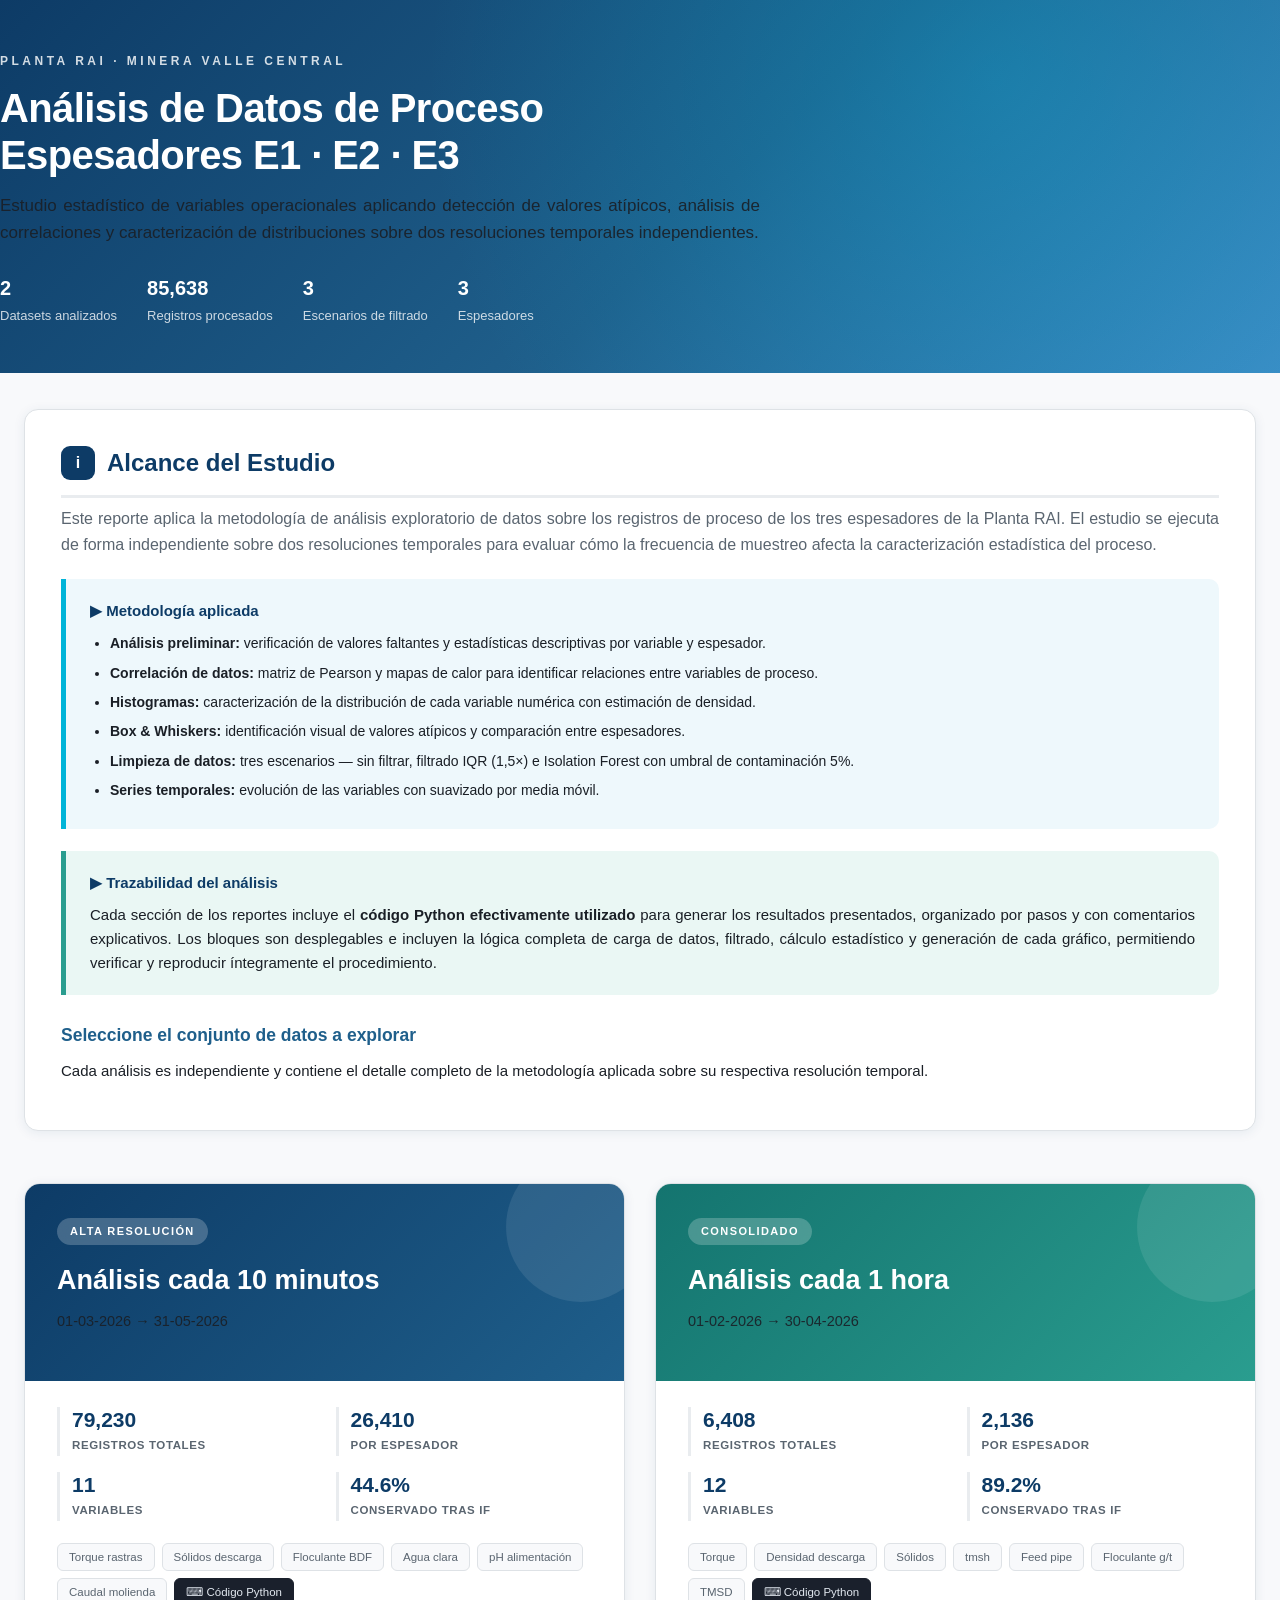
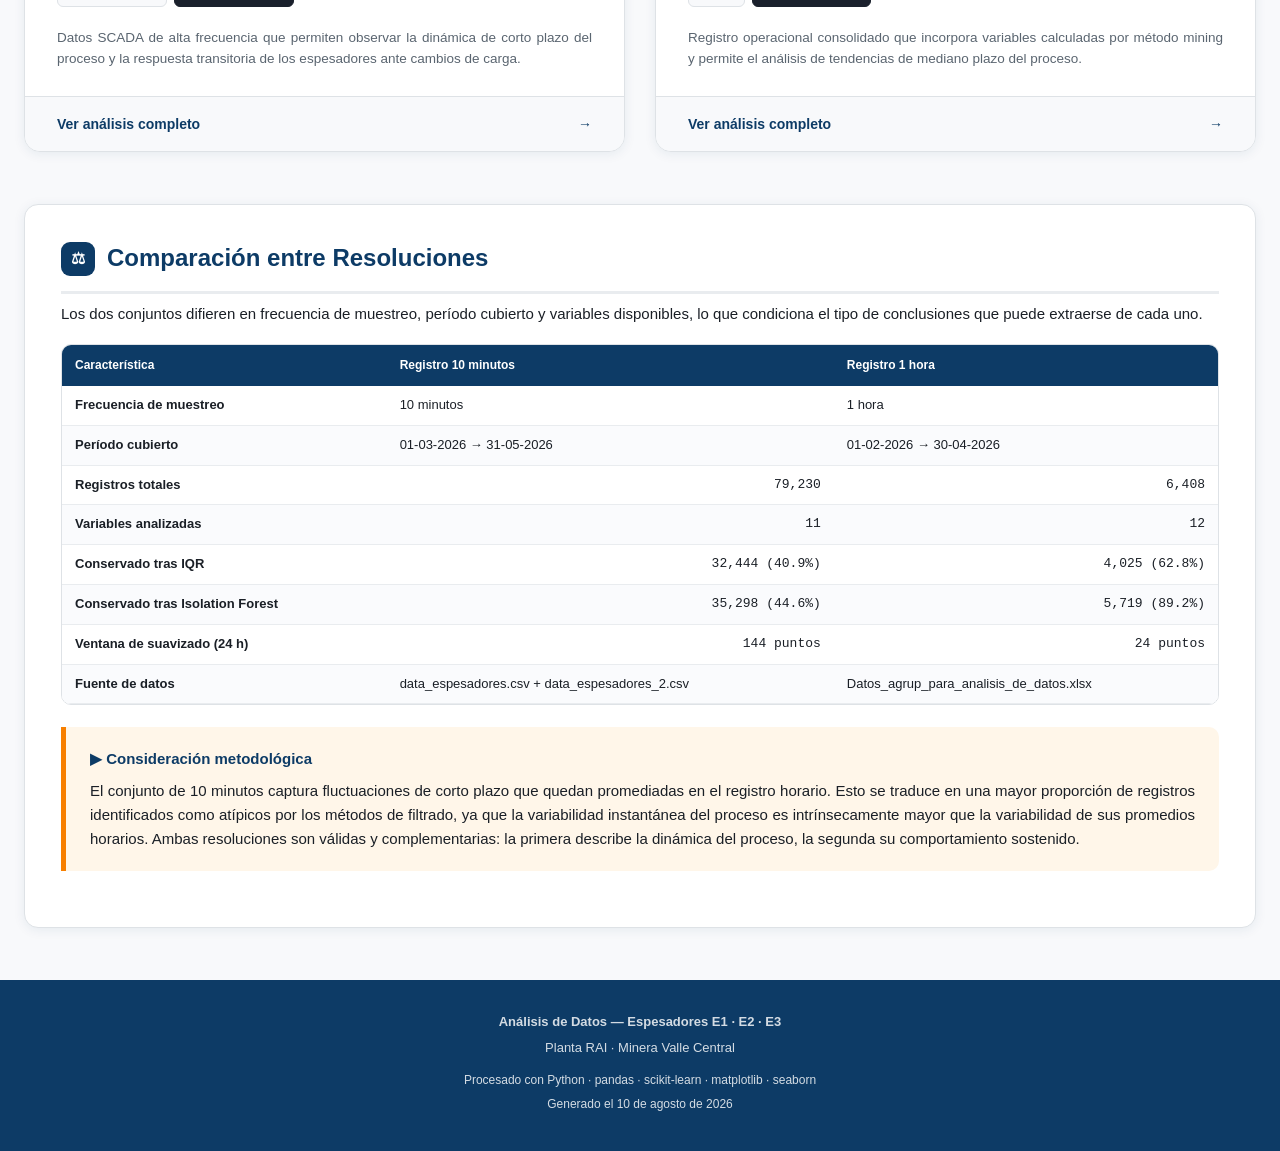
==== index.html @ 89585ab1 "Add files via upload" ====
<!DOCTYPE html>
<html lang="es"><head><meta charset="UTF-8">
<meta name="viewport" content="width=device-width,initial-scale=1">
<title>Análisis de Datos — Espesadores E1·E2·E3</title>
<style>

:root{
  --azul:#0d3b66; --azul2:#1f5f8b; --azul3:#3d8bc4;
  --cyan:#00b4d8; --verde:#2a9d8f; --naranja:#f77f00; --rojo:#d62828;
  --gris:#f8f9fb; --gris2:#e9ecef; --texto:#1a1f26; --texto2:#5a6570;
  --borde:#dee2e6; --sombra:0 2px 12px rgba(13,59,102,.08);
  --sombra-h:0 12px 32px rgba(13,59,102,.16);
}
*{margin:0;padding:0;box-sizing:border-box}
body{font-family:'Segoe UI',-apple-system,'Helvetica Neue',Arial,sans-serif;
  background:var(--gris);color:var(--texto);line-height:1.6;font-size:15px}
.wrap{max-width:1400px;margin:0 auto;padding:0 24px}

/* HEADER */
header{background:linear-gradient(135deg,var(--azul) 0%,var(--azul2) 55%,var(--azul3) 100%);
  color:#fff;padding:0;position:relative;overflow:hidden}
header::after{content:'';position:absolute;inset:0;
  background:radial-gradient(circle at 78% 22%,rgba(0,180,216,.28),transparent 55%)}
.hd{position:relative;z-index:2;padding:52px 0 46px}
.eyebrow{font-size:12px;letter-spacing:3.5px;text-transform:uppercase;
  opacity:.82;font-weight:600;margin-bottom:14px}
h1{font-size:40px;font-weight:700;letter-spacing:-.6px;margin-bottom:12px;line-height:1.18}
.sub{font-size:17px;opacity:.9;font-weight:300;max-width:760px}
.hmeta{display:flex;gap:30px;margin-top:26px;flex-wrap:wrap}
.hmeta div{font-size:13px}
.hmeta b{display:block;font-size:20px;font-weight:600;margin-bottom:2px}
.hmeta span{opacity:.78}

/* NAV */
nav{background:#fff;border-bottom:1px solid var(--borde);position:sticky;top:0;
  z-index:100;box-shadow:0 1px 6px rgba(0,0,0,.05)}
nav .wrap{display:flex;gap:4px;overflow-x:auto;align-items:center}
nav a{padding:15px 17px;text-decoration:none;color:var(--texto2);font-size:13.5px;
  font-weight:500;white-space:nowrap;border-bottom:3px solid transparent;
  transition:all .2s}
nav a:hover{color:var(--azul);background:var(--gris)}
nav a.act{color:var(--azul);border-bottom-color:var(--cyan);font-weight:600}
.back{margin-right:auto;display:flex;align-items:center;gap:7px;
  color:var(--azul)!important;font-weight:600!important}

/* PORTADA CARDS */
.cards{display:grid;grid-template-columns:repeat(auto-fit,minmax(400px,1fr));
  gap:30px;margin:52px 0}
.card{background:#fff;border-radius:16px;overflow:hidden;box-shadow:var(--sombra);
  transition:transform .3s cubic-bezier(.2,.8,.2,1),box-shadow .3s;
  text-decoration:none;color:inherit;display:flex;flex-direction:column;
  border:1px solid var(--borde)}
.card:hover{transform:translateY(-7px);box-shadow:var(--sombra-h)}
.card-top{padding:34px 32px;color:#fff;position:relative;overflow:hidden}
.c10 .card-top{background:linear-gradient(135deg,#0d3b66,#1f5f8b)}
.c1h .card-top{background:linear-gradient(135deg,#14746f,#2a9d8f)}
.card-top::after{content:'';position:absolute;right:-32px;top:-32px;
  width:150px;height:150px;border-radius:50%;background:rgba(255,255,255,.09)}
.badge{display:inline-block;background:rgba(255,255,255,.22);padding:5px 13px;
  border-radius:20px;font-size:11px;font-weight:700;letter-spacing:1.4px;
  text-transform:uppercase;margin-bottom:14px;backdrop-filter:blur(6px)}
.card h2{font-size:27px;font-weight:700;margin-bottom:8px;position:relative;z-index:2}
.card-top p{font-size:14.5px;opacity:.9;position:relative;z-index:2}
.card-body{padding:26px 32px;flex:1}
.kv{display:grid;grid-template-columns:1fr 1fr;gap:16px 22px;margin-bottom:22px}
.kv>div{border-left:3px solid var(--gris2);padding-left:12px}
.kv b{display:block;font-size:21px;font-weight:700;color:var(--azul);line-height:1.2}
.kv span{font-size:11.5px;color:var(--texto2);text-transform:uppercase;
  letter-spacing:.6px;font-weight:600}
.tags{display:flex;flex-wrap:wrap;gap:7px;margin-bottom:20px}
.tag{background:var(--gris);border:1px solid var(--borde);padding:4px 11px;
  border-radius:6px;font-size:11.5px;color:var(--texto2);font-weight:500}
.card-foot{padding:16px 32px;background:var(--gris);border-top:1px solid var(--borde);
  display:flex;justify-content:space-between;align-items:center;
  font-weight:600;color:var(--azul);font-size:14px}
.arrow{transition:transform .25s}
.card:hover .arrow{transform:translateX(6px)}

/* SECCIONES */
section{background:#fff;border-radius:14px;padding:34px 36px;margin-bottom:26px;
  box-shadow:var(--sombra);border:1px solid var(--borde)}
h2.sec{font-size:24px;font-weight:700;color:var(--azul);margin-bottom:8px;
  padding-bottom:13px;border-bottom:3px solid var(--gris2);
  display:flex;align-items:center;gap:12px}
.num{background:var(--azul);color:#fff;width:34px;height:34px;border-radius:9px;
  display:inline-flex;align-items:center;justify-content:center;font-size:16px;
  font-weight:700;flex-shrink:0}
h3{font-size:17.5px;font-weight:650;color:var(--azul2);margin:26px 0 10px}
h4{font-size:15px;font-weight:650;color:var(--texto);margin:18px 0 8px}
p{margin-bottom:13px;color:var(--texto);text-align:justify}
.lead{font-size:16px;color:var(--texto2);margin-bottom:22px}

/* TABLAS */
.tw{overflow-x:auto;margin:18px 0;border-radius:10px;border:1px solid var(--borde)}
table{width:100%;border-collapse:collapse;font-size:13px;background:#fff}
th{background:var(--azul);color:#fff;padding:11px 13px;text-align:left;
  font-weight:600;font-size:12px;white-space:nowrap;position:sticky;top:0}
td{padding:9px 13px;border-bottom:1px solid var(--gris2)}
tbody tr:nth-child(even){background:#fafbfd}
tbody tr:hover{background:#eef4fa}
td.num-c{text-align:right;font-variant-numeric:tabular-nums;font-family:'SF Mono',Consolas,monospace}
.e1{border-left:4px solid #2E86AB}.e2{border-left:4px solid #A23B72}
.e3{border-left:4px solid #3BB273}
.pos{color:#1b7a4d;font-weight:600}.neg{color:#c1121f;font-weight:600}

/* CAJAS */
.box{border-left:5px solid var(--cyan);background:#eef8fc;padding:20px 24px;
  border-radius:0 10px 10px 0;margin:22px 0}
.box.warn{border-color:var(--naranja);background:#fff6e9}
.box.ok{border-color:var(--verde);background:#eaf7f4}
.box h4{margin-top:0;color:var(--azul);display:flex;align-items:center;gap:8px}
.box ul{margin:9px 0 0 20px}.box li{margin-bottom:7px;font-size:14px}

/* FIGURAS */
figure{margin:26px 0;text-align:center}
figure img{max-width:100%;height:auto;border-radius:11px;
  box-shadow:0 3px 16px rgba(0,0,0,.09);border:1px solid var(--borde)}
figcaption{margin-top:12px;font-size:13px;color:var(--texto2);font-style:italic;
  max-width:920px;margin-left:auto;margin-right:auto;line-height:1.55}
figcaption b{font-style:normal;color:var(--azul);font-weight:650}

/* KPIs */
.kpis{display:grid;grid-template-columns:repeat(auto-fit,minmax(185px,1fr));
  gap:15px;margin:24px 0}
.kpi{background:linear-gradient(160deg,#fff,var(--gris));border:1px solid var(--borde);
  border-radius:11px;padding:19px;text-align:center;transition:transform .2s}
.kpi:hover{transform:translateY(-3px)}
.kpi b{display:block;font-size:28px;font-weight:700;color:var(--azul);line-height:1.15}
.kpi span{font-size:11.5px;color:var(--texto2);text-transform:uppercase;
  letter-spacing:.7px;font-weight:600;display:block;margin-top:5px}
.kpi small{display:block;font-size:11px;color:var(--texto2);margin-top:4px;opacity:.8}

/* TABS */
.tabs{display:flex;gap:6px;margin:22px 0 0;border-bottom:2px solid var(--gris2)}
.tab{padding:11px 21px;background:none;border:none;cursor:pointer;font-size:14px;
  font-weight:600;color:var(--texto2);border-bottom:3px solid transparent;
  transition:all .2s;font-family:inherit;margin-bottom:-2px}
.tab:hover{color:var(--azul);background:var(--gris)}
.tab.act{color:var(--azul);border-bottom-color:var(--cyan)}
.pane{display:none;padding-top:20px}.pane.act{display:block}

footer{background:var(--azul);color:#fff;padding:32px 0;margin-top:52px;
  text-align:center;font-size:13px}
footer p{color:#fff;opacity:.82;text-align:center;margin-bottom:5px}
@media print{nav{display:none}section{box-shadow:none;page-break-inside:avoid}}
@media(max-width:768px){h1{font-size:29px}.cards{grid-template-columns:1fr}
  section{padding:22px}.kv{grid-template-columns:1fr}}

</style></head><body>

<header><div class="wrap hd">
  <div class="eyebrow">Planta RAI · Minera Valle Central</div>
  <h1>Análisis de Datos de Proceso<br>Espesadores E1 · E2 · E3</h1>
  <p class="sub">Estudio estadístico de variables operacionales aplicando detección
  de valores atípicos, análisis de correlaciones y caracterización de distribuciones
  sobre dos resoluciones temporales independientes.</p>
  <div class="hmeta">
    <div><b>2</b><span>Datasets analizados</span></div>
    <div><b>85,638</b><span>Registros procesados</span></div>
    <div><b>3</b><span>Escenarios de filtrado</span></div>
    <div><b>3</b><span>Espesadores</span></div>
  </div>
</div></header>

<div class="wrap">
<section style="margin-top:36px">
  <h2 class="sec"><span class="num">i</span>Alcance del Estudio</h2>
  <p class="lead">Este reporte aplica la metodología de análisis exploratorio de datos
  sobre los registros de proceso de los tres espesadores de la Planta RAI. El estudio
  se ejecuta de forma independiente sobre dos resoluciones temporales para evaluar
  cómo la frecuencia de muestreo afecta la caracterización estadística del proceso.</p>

  <div class="box">
    <h4>▶ Metodología aplicada</h4>
    <ul>
      <li><b>Análisis preliminar:</b> verificación de valores faltantes y estadísticas descriptivas por variable y espesador.</li>
      <li><b>Correlación de datos:</b> matriz de Pearson y mapas de calor para identificar relaciones entre variables de proceso.</li>
      <li><b>Histogramas:</b> caracterización de la distribución de cada variable numérica con estimación de densidad.</li>
      <li><b>Box &amp; Whiskers:</b> identificación visual de valores atípicos y comparación entre espesadores.</li>
      <li><b>Limpieza de datos:</b> tres escenarios — sin filtrar, filtrado IQR (1,5×) e Isolation Forest con umbral de contaminación 5%.</li>
      <li><b>Series temporales:</b> evolución de las variables con suavizado por media móvil.</li>
    </ul>
  </div>

  <div class="box ok">
    <h4>▶ Trazabilidad del análisis</h4>
    <p style="margin:0">Cada sección de los reportes incluye el <b>código Python
    efectivamente utilizado</b> para generar los resultados presentados, organizado
    por pasos y con comentarios explicativos. Los bloques son desplegables e incluyen
    la lógica completa de carga de datos, filtrado, cálculo estadístico y generación
    de cada gráfico, permitiendo verificar y reproducir íntegramente el procedimiento.</p>
  </div>

  <h3>Seleccione el conjunto de datos a explorar</h3>
  <p>Cada análisis es independiente y contiene el detalle completo de la metodología
  aplicada sobre su respectiva resolución temporal.</p>
</section>

<div class="cards">
  <a href="analisis_10min.html" class="card c10">
    <div class="card-top">
      <span class="badge">Alta resolución</span>
      <h2>Análisis cada 10 minutos</h2>
      <p>01-03-2026 → 31-05-2026</p>
    </div>
    <div class="card-body">
      <div class="kv">
        <div><b>79,230</b><span>Registros totales</span></div>
        <div><b>26,410</b><span>Por espesador</span></div>
        <div><b>11</b><span>Variables</span></div>
        <div><b>44.6%</b><span>Conservado tras IF</span></div>
      </div>
      <div class="tags">
        <span class="tag">Torque rastras</span><span class="tag">Sólidos descarga</span>
        <span class="tag">Floculante BDF</span><span class="tag">Agua clara</span>
        <span class="tag">pH alimentación</span><span class="tag">Caudal molienda</span><span class="tag" style="background:#1a202c;color:#e2e8f0;border-color:#1a202c">⌨ Código Python</span>
      </div>
      <p style="font-size:13.5px;color:var(--texto2);margin:0">
      Datos SCADA de alta frecuencia que permiten observar la dinámica de corto plazo
      del proceso y la respuesta transitoria de los espesadores ante cambios de carga.</p>
    </div>
    <div class="card-foot"><span>Ver análisis completo</span><span class="arrow">→</span></div>
  </a>

  <a href="analisis_1hora.html" class="card c1h">
    <div class="card-top">
      <span class="badge">Consolidado</span>
      <h2>Análisis cada 1 hora</h2>
      <p>01-02-2026 → 30-04-2026</p>
    </div>
    <div class="card-body">
      <div class="kv">
        <div><b>6,408</b><span>Registros totales</span></div>
        <div><b>2,136</b><span>Por espesador</span></div>
        <div><b>12</b><span>Variables</span></div>
        <div><b>89.2%</b><span>Conservado tras IF</span></div>
      </div>
      <div class="tags">
        <span class="tag">Torque</span><span class="tag">Densidad descarga</span>
        <span class="tag">Sólidos</span><span class="tag">tmsh</span>
        <span class="tag">Feed pipe</span><span class="tag">Floculante g/t</span>
        <span class="tag">TMSD</span><span class="tag" style="background:#1a202c;color:#e2e8f0;border-color:#1a202c">⌨ Código Python</span>
      </div>
      <p style="font-size:13.5px;color:var(--texto2);margin:0">
      Registro operacional consolidado que incorpora variables calculadas por método
      mining y permite el análisis de tendencias de mediano plazo del proceso.</p>
    </div>
    <div class="card-foot"><span>Ver análisis completo</span><span class="arrow">→</span></div>
  </a>
</div>

<section>
  <h2 class="sec"><span class="num">⚖</span>Comparación entre Resoluciones</h2>
  <p>Los dos conjuntos difieren en frecuencia de muestreo, período cubierto y variables
  disponibles, lo que condiciona el tipo de conclusiones que puede extraerse de cada uno.</p>
  <div class="tw"><table>
    <thead><tr><th>Característica</th><th>Registro 10 minutos</th><th>Registro 1 hora</th></tr></thead>
    <tbody>
      <tr><td><b>Frecuencia de muestreo</b></td><td>10 minutos</td><td>1 hora</td></tr>
      <tr><td><b>Período cubierto</b></td><td>01-03-2026 → 31-05-2026</td><td>01-02-2026 → 30-04-2026</td></tr>
      <tr><td><b>Registros totales</b></td><td class="num-c">79,230</td><td class="num-c">6,408</td></tr>
      <tr><td><b>Variables analizadas</b></td><td class="num-c">11</td><td class="num-c">12</td></tr>
      <tr><td><b>Conservado tras IQR</b></td><td class="num-c">32,444 (40.9%)</td><td class="num-c">4,025 (62.8%)</td></tr>
      <tr><td><b>Conservado tras Isolation Forest</b></td><td class="num-c">35,298 (44.6%)</td><td class="num-c">5,719 (89.2%)</td></tr>
      <tr><td><b>Ventana de suavizado (24 h)</b></td><td class="num-c">144 puntos</td><td class="num-c">24 puntos</td></tr>
      <tr><td><b>Fuente de datos</b></td><td>data_espesadores.csv + data_espesadores_2.csv</td><td>Datos_agrup_para_analisis_de_datos.xlsx</td></tr>
    </tbody></table></div>

  <div class="box warn">
    <h4>▶ Consideración metodológica</h4>
    <p style="margin:0">El conjunto de 10 minutos captura fluctuaciones de corto plazo
    que quedan promediadas en el registro horario. Esto se traduce en una mayor proporción
    de registros identificados como atípicos por los métodos de filtrado, ya que la
    variabilidad instantánea del proceso es intrínsecamente mayor que la variabilidad
    de sus promedios horarios. Ambas resoluciones son válidas y complementarias:
    la primera describe la dinámica del proceso, la segunda su comportamiento sostenido.</p>
  </div>
</section>
</div>

<footer><div class="wrap">
  <p><b>Análisis de Datos — Espesadores E1 · E2 · E3</b></p>
  <p>Planta RAI · Minera Valle Central</p>
  <p style="margin-top:12px;font-size:12px">Procesado con Python · pandas · scikit-learn · matplotlib · seaborn</p>
  <p style="font-size:12px">Generado el 10 de agosto de 2026</p>
</div></footer>
</body></html>
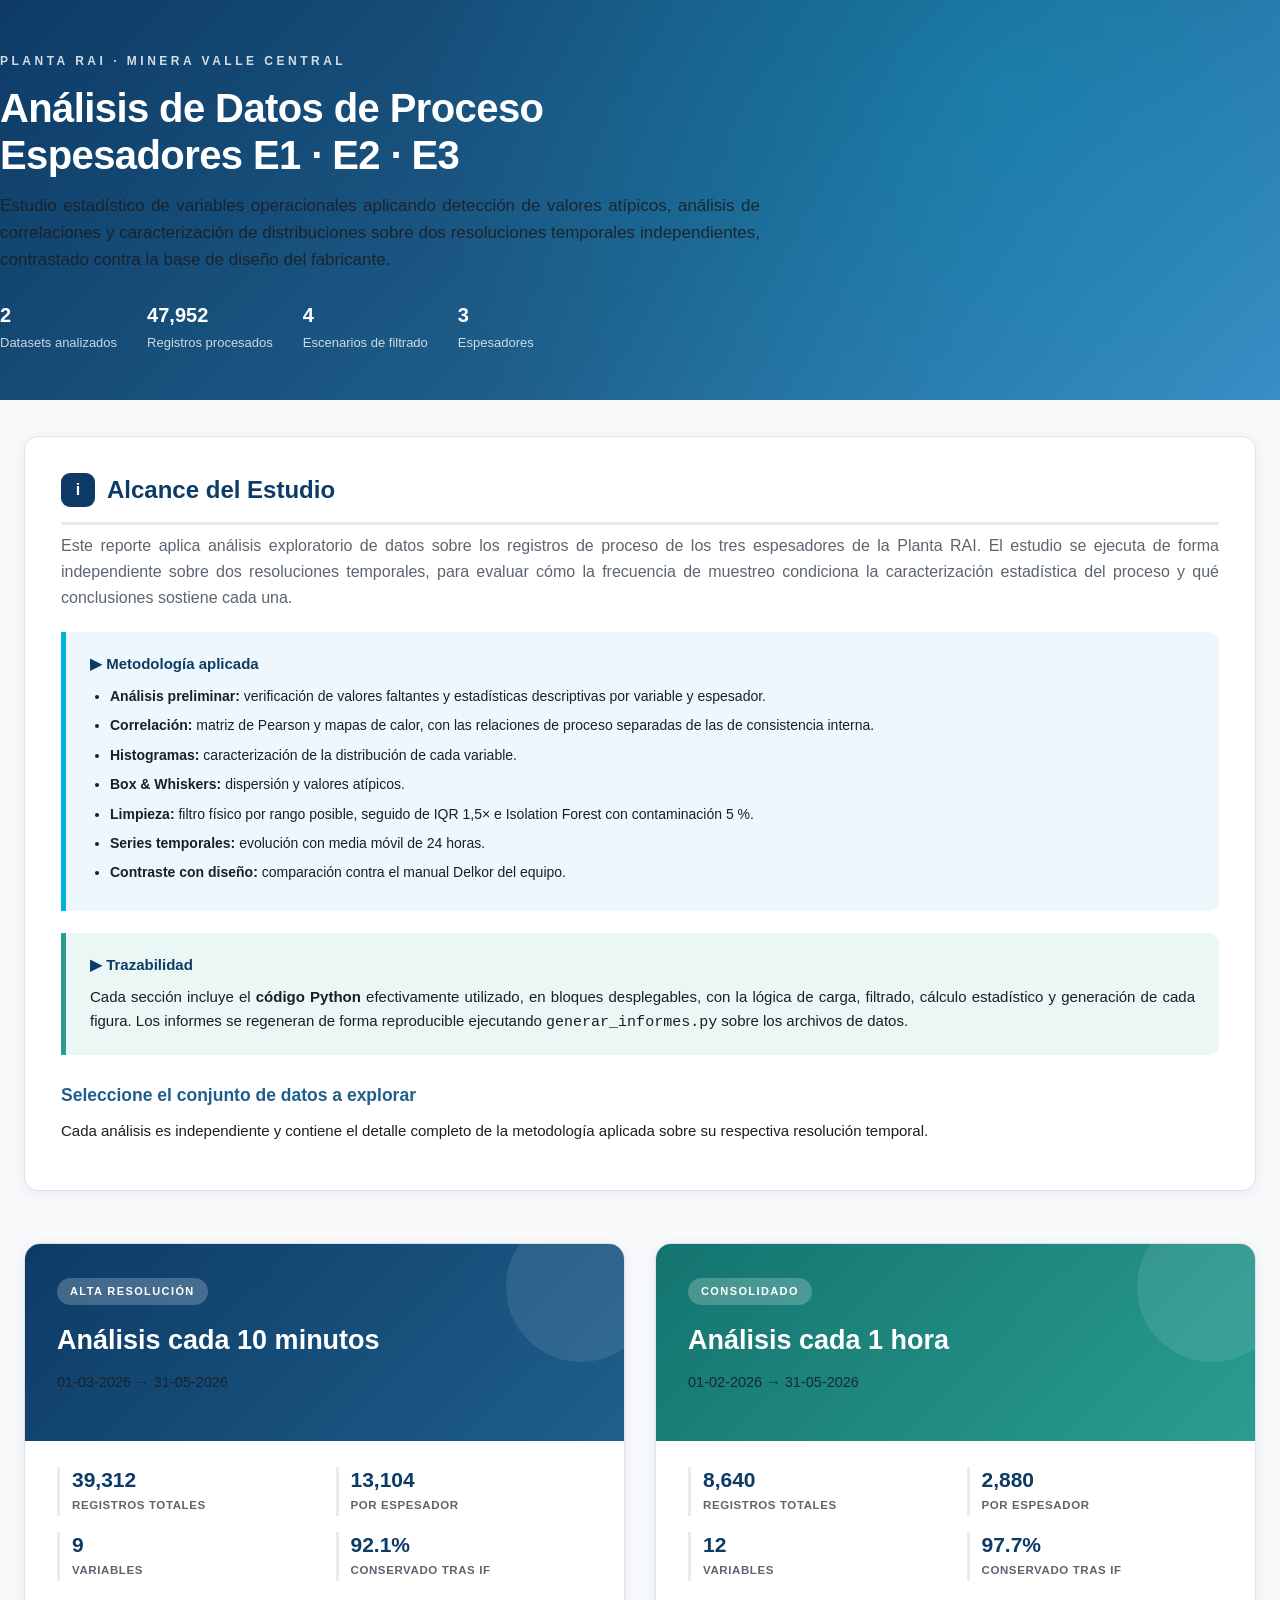
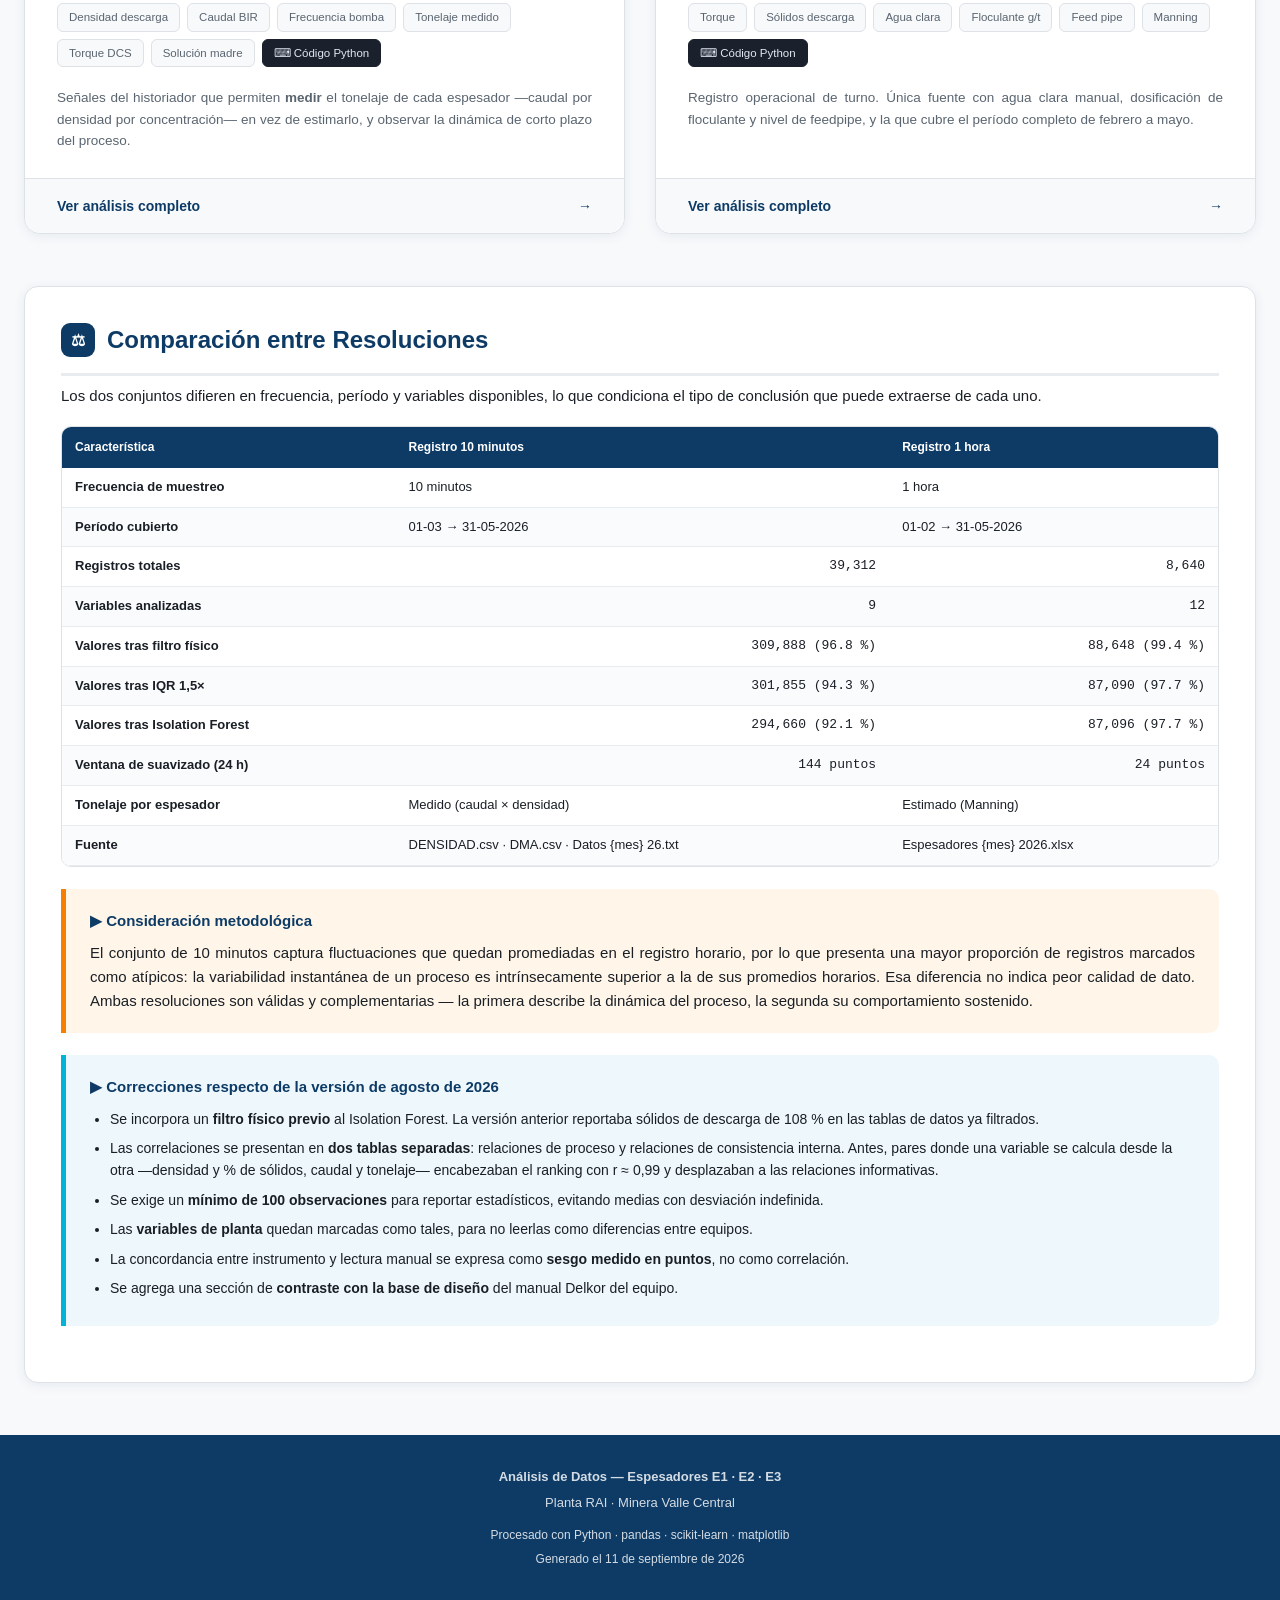
==== commit f693654d: "Add files via upload" ====
--- a/index.html
+++ b/index.html
@@ -1,287 +1,301 @@
-<!DOCTYPE html>
-<html lang="es"><head><meta charset="UTF-8">
-<meta name="viewport" content="width=device-width,initial-scale=1">
-<title>Análisis de Datos — Espesadores E1·E2·E3</title>
-<style>
-
-:root{
-  --azul:#0d3b66; --azul2:#1f5f8b; --azul3:#3d8bc4;
-  --cyan:#00b4d8; --verde:#2a9d8f; --naranja:#f77f00; --rojo:#d62828;
-  --gris:#f8f9fb; --gris2:#e9ecef; --texto:#1a1f26; --texto2:#5a6570;
-  --borde:#dee2e6; --sombra:0 2px 12px rgba(13,59,102,.08);
-  --sombra-h:0 12px 32px rgba(13,59,102,.16);
-}
-*{margin:0;padding:0;box-sizing:border-box}
-body{font-family:'Segoe UI',-apple-system,'Helvetica Neue',Arial,sans-serif;
-  background:var(--gris);color:var(--texto);line-height:1.6;font-size:15px}
-.wrap{max-width:1400px;margin:0 auto;padding:0 24px}
-
-/* HEADER */
-header{background:linear-gradient(135deg,var(--azul) 0%,var(--azul2) 55%,var(--azul3) 100%);
-  color:#fff;padding:0;position:relative;overflow:hidden}
-header::after{content:'';position:absolute;inset:0;
-  background:radial-gradient(circle at 78% 22%,rgba(0,180,216,.28),transparent 55%)}
-.hd{position:relative;z-index:2;padding:52px 0 46px}
-.eyebrow{font-size:12px;letter-spacing:3.5px;text-transform:uppercase;
-  opacity:.82;font-weight:600;margin-bottom:14px}
-h1{font-size:40px;font-weight:700;letter-spacing:-.6px;margin-bottom:12px;line-height:1.18}
-.sub{font-size:17px;opacity:.9;font-weight:300;max-width:760px}
-.hmeta{display:flex;gap:30px;margin-top:26px;flex-wrap:wrap}
-.hmeta div{font-size:13px}
-.hmeta b{display:block;font-size:20px;font-weight:600;margin-bottom:2px}
-.hmeta span{opacity:.78}
-
-/* NAV */
-nav{background:#fff;border-bottom:1px solid var(--borde);position:sticky;top:0;
-  z-index:100;box-shadow:0 1px 6px rgba(0,0,0,.05)}
-nav .wrap{display:flex;gap:4px;overflow-x:auto;align-items:center}
-nav a{padding:15px 17px;text-decoration:none;color:var(--texto2);font-size:13.5px;
-  font-weight:500;white-space:nowrap;border-bottom:3px solid transparent;
-  transition:all .2s}
-nav a:hover{color:var(--azul);background:var(--gris)}
-nav a.act{color:var(--azul);border-bottom-color:var(--cyan);font-weight:600}
-.back{margin-right:auto;display:flex;align-items:center;gap:7px;
-  color:var(--azul)!important;font-weight:600!important}
-
-/* PORTADA CARDS */
-.cards{display:grid;grid-template-columns:repeat(auto-fit,minmax(400px,1fr));
-  gap:30px;margin:52px 0}
-.card{background:#fff;border-radius:16px;overflow:hidden;box-shadow:var(--sombra);
-  transition:transform .3s cubic-bezier(.2,.8,.2,1),box-shadow .3s;
-  text-decoration:none;color:inherit;display:flex;flex-direction:column;
-  border:1px solid var(--borde)}
-.card:hover{transform:translateY(-7px);box-shadow:var(--sombra-h)}
-.card-top{padding:34px 32px;color:#fff;position:relative;overflow:hidden}
-.c10 .card-top{background:linear-gradient(135deg,#0d3b66,#1f5f8b)}
-.c1h .card-top{background:linear-gradient(135deg,#14746f,#2a9d8f)}
-.card-top::after{content:'';position:absolute;right:-32px;top:-32px;
-  width:150px;height:150px;border-radius:50%;background:rgba(255,255,255,.09)}
-.badge{display:inline-block;background:rgba(255,255,255,.22);padding:5px 13px;
-  border-radius:20px;font-size:11px;font-weight:700;letter-spacing:1.4px;
-  text-transform:uppercase;margin-bottom:14px;backdrop-filter:blur(6px)}
-.card h2{font-size:27px;font-weight:700;margin-bottom:8px;position:relative;z-index:2}
-.card-top p{font-size:14.5px;opacity:.9;position:relative;z-index:2}
-.card-body{padding:26px 32px;flex:1}
-.kv{display:grid;grid-template-columns:1fr 1fr;gap:16px 22px;margin-bottom:22px}
-.kv>div{border-left:3px solid var(--gris2);padding-left:12px}
-.kv b{display:block;font-size:21px;font-weight:700;color:var(--azul);line-height:1.2}
-.kv span{font-size:11.5px;color:var(--texto2);text-transform:uppercase;
-  letter-spacing:.6px;font-weight:600}
-.tags{display:flex;flex-wrap:wrap;gap:7px;margin-bottom:20px}
-.tag{background:var(--gris);border:1px solid var(--borde);padding:4px 11px;
-  border-radius:6px;font-size:11.5px;color:var(--texto2);font-weight:500}
-.card-foot{padding:16px 32px;background:var(--gris);border-top:1px solid var(--borde);
-  display:flex;justify-content:space-between;align-items:center;
-  font-weight:600;color:var(--azul);font-size:14px}
-.arrow{transition:transform .25s}
-.card:hover .arrow{transform:translateX(6px)}
-
-/* SECCIONES */
-section{background:#fff;border-radius:14px;padding:34px 36px;margin-bottom:26px;
-  box-shadow:var(--sombra);border:1px solid var(--borde)}
-h2.sec{font-size:24px;font-weight:700;color:var(--azul);margin-bottom:8px;
-  padding-bottom:13px;border-bottom:3px solid var(--gris2);
-  display:flex;align-items:center;gap:12px}
-.num{background:var(--azul);color:#fff;width:34px;height:34px;border-radius:9px;
-  display:inline-flex;align-items:center;justify-content:center;font-size:16px;
-  font-weight:700;flex-shrink:0}
-h3{font-size:17.5px;font-weight:650;color:var(--azul2);margin:26px 0 10px}
-h4{font-size:15px;font-weight:650;color:var(--texto);margin:18px 0 8px}
-p{margin-bottom:13px;color:var(--texto);text-align:justify}
-.lead{font-size:16px;color:var(--texto2);margin-bottom:22px}
-
-/* TABLAS */
-.tw{overflow-x:auto;margin:18px 0;border-radius:10px;border:1px solid var(--borde)}
-table{width:100%;border-collapse:collapse;font-size:13px;background:#fff}
-th{background:var(--azul);color:#fff;padding:11px 13px;text-align:left;
-  font-weight:600;font-size:12px;white-space:nowrap;position:sticky;top:0}
-td{padding:9px 13px;border-bottom:1px solid var(--gris2)}
-tbody tr:nth-child(even){background:#fafbfd}
-tbody tr:hover{background:#eef4fa}
-td.num-c{text-align:right;font-variant-numeric:tabular-nums;font-family:'SF Mono',Consolas,monospace}
-.e1{border-left:4px solid #2E86AB}.e2{border-left:4px solid #A23B72}
-.e3{border-left:4px solid #3BB273}
-.pos{color:#1b7a4d;font-weight:600}.neg{color:#c1121f;font-weight:600}
-
-/* CAJAS */
-.box{border-left:5px solid var(--cyan);background:#eef8fc;padding:20px 24px;
-  border-radius:0 10px 10px 0;margin:22px 0}
-.box.warn{border-color:var(--naranja);background:#fff6e9}
-.box.ok{border-color:var(--verde);background:#eaf7f4}
-.box h4{margin-top:0;color:var(--azul);display:flex;align-items:center;gap:8px}
-.box ul{margin:9px 0 0 20px}.box li{margin-bottom:7px;font-size:14px}
-
-/* FIGURAS */
-figure{margin:26px 0;text-align:center}
-figure img{max-width:100%;height:auto;border-radius:11px;
-  box-shadow:0 3px 16px rgba(0,0,0,.09);border:1px solid var(--borde)}
-figcaption{margin-top:12px;font-size:13px;color:var(--texto2);font-style:italic;
-  max-width:920px;margin-left:auto;margin-right:auto;line-height:1.55}
-figcaption b{font-style:normal;color:var(--azul);font-weight:650}
-
-/* KPIs */
-.kpis{display:grid;grid-template-columns:repeat(auto-fit,minmax(185px,1fr));
-  gap:15px;margin:24px 0}
-.kpi{background:linear-gradient(160deg,#fff,var(--gris));border:1px solid var(--borde);
-  border-radius:11px;padding:19px;text-align:center;transition:transform .2s}
-.kpi:hover{transform:translateY(-3px)}
-.kpi b{display:block;font-size:28px;font-weight:700;color:var(--azul);line-height:1.15}
-.kpi span{font-size:11.5px;color:var(--texto2);text-transform:uppercase;
-  letter-spacing:.7px;font-weight:600;display:block;margin-top:5px}
-.kpi small{display:block;font-size:11px;color:var(--texto2);margin-top:4px;opacity:.8}
-
-/* TABS */
-.tabs{display:flex;gap:6px;margin:22px 0 0;border-bottom:2px solid var(--gris2)}
-.tab{padding:11px 21px;background:none;border:none;cursor:pointer;font-size:14px;
-  font-weight:600;color:var(--texto2);border-bottom:3px solid transparent;
-  transition:all .2s;font-family:inherit;margin-bottom:-2px}
-.tab:hover{color:var(--azul);background:var(--gris)}
-.tab.act{color:var(--azul);border-bottom-color:var(--cyan)}
-.pane{display:none;padding-top:20px}.pane.act{display:block}
-
-footer{background:var(--azul);color:#fff;padding:32px 0;margin-top:52px;
-  text-align:center;font-size:13px}
-footer p{color:#fff;opacity:.82;text-align:center;margin-bottom:5px}
-@media print{nav{display:none}section{box-shadow:none;page-break-inside:avoid}}
-@media(max-width:768px){h1{font-size:29px}.cards{grid-template-columns:1fr}
-  section{padding:22px}.kv{grid-template-columns:1fr}}
-
-</style></head><body>
-
-<header><div class="wrap hd">
-  <div class="eyebrow">Planta RAI · Minera Valle Central</div>
-  <h1>Análisis de Datos de Proceso<br>Espesadores E1 · E2 · E3</h1>
-  <p class="sub">Estudio estadístico de variables operacionales aplicando detección
-  de valores atípicos, análisis de correlaciones y caracterización de distribuciones
-  sobre dos resoluciones temporales independientes.</p>
-  <div class="hmeta">
-    <div><b>2</b><span>Datasets analizados</span></div>
-    <div><b>85,638</b><span>Registros procesados</span></div>
-    <div><b>3</b><span>Escenarios de filtrado</span></div>
-    <div><b>3</b><span>Espesadores</span></div>
-  </div>
-</div></header>
-
-<div class="wrap">
-<section style="margin-top:36px">
-  <h2 class="sec"><span class="num">i</span>Alcance del Estudio</h2>
-  <p class="lead">Este reporte aplica la metodología de análisis exploratorio de datos
-  sobre los registros de proceso de los tres espesadores de la Planta RAI. El estudio
-  se ejecuta de forma independiente sobre dos resoluciones temporales para evaluar
-  cómo la frecuencia de muestreo afecta la caracterización estadística del proceso.</p>
-
-  <div class="box">
-    <h4>▶ Metodología aplicada</h4>
-    <ul>
-      <li><b>Análisis preliminar:</b> verificación de valores faltantes y estadísticas descriptivas por variable y espesador.</li>
-      <li><b>Correlación de datos:</b> matriz de Pearson y mapas de calor para identificar relaciones entre variables de proceso.</li>
-      <li><b>Histogramas:</b> caracterización de la distribución de cada variable numérica con estimación de densidad.</li>
-      <li><b>Box &amp; Whiskers:</b> identificación visual de valores atípicos y comparación entre espesadores.</li>
-      <li><b>Limpieza de datos:</b> tres escenarios — sin filtrar, filtrado IQR (1,5×) e Isolation Forest con umbral de contaminación 5%.</li>
-      <li><b>Series temporales:</b> evolución de las variables con suavizado por media móvil.</li>
-    </ul>
-  </div>
-
-  <div class="box ok">
-    <h4>▶ Trazabilidad del análisis</h4>
-    <p style="margin:0">Cada sección de los reportes incluye el <b>código Python
-    efectivamente utilizado</b> para generar los resultados presentados, organizado
-    por pasos y con comentarios explicativos. Los bloques son desplegables e incluyen
-    la lógica completa de carga de datos, filtrado, cálculo estadístico y generación
-    de cada gráfico, permitiendo verificar y reproducir íntegramente el procedimiento.</p>
-  </div>
-
-  <h3>Seleccione el conjunto de datos a explorar</h3>
-  <p>Cada análisis es independiente y contiene el detalle completo de la metodología
-  aplicada sobre su respectiva resolución temporal.</p>
-</section>
-
-<div class="cards">
-  <a href="analisis_10min.html" class="card c10">
-    <div class="card-top">
-      <span class="badge">Alta resolución</span>
-      <h2>Análisis cada 10 minutos</h2>
-      <p>01-03-2026 → 31-05-2026</p>
-    </div>
-    <div class="card-body">
-      <div class="kv">
-        <div><b>79,230</b><span>Registros totales</span></div>
-        <div><b>26,410</b><span>Por espesador</span></div>
-        <div><b>11</b><span>Variables</span></div>
-        <div><b>44.6%</b><span>Conservado tras IF</span></div>
-      </div>
-      <div class="tags">
-        <span class="tag">Torque rastras</span><span class="tag">Sólidos descarga</span>
-        <span class="tag">Floculante BDF</span><span class="tag">Agua clara</span>
-        <span class="tag">pH alimentación</span><span class="tag">Caudal molienda</span><span class="tag" style="background:#1a202c;color:#e2e8f0;border-color:#1a202c">⌨ Código Python</span>
-      </div>
-      <p style="font-size:13.5px;color:var(--texto2);margin:0">
-      Datos SCADA de alta frecuencia que permiten observar la dinámica de corto plazo
-      del proceso y la respuesta transitoria de los espesadores ante cambios de carga.</p>
-    </div>
-    <div class="card-foot"><span>Ver análisis completo</span><span class="arrow">→</span></div>
-  </a>
-
-  <a href="analisis_1hora.html" class="card c1h">
-    <div class="card-top">
-      <span class="badge">Consolidado</span>
-      <h2>Análisis cada 1 hora</h2>
-      <p>01-02-2026 → 30-04-2026</p>
-    </div>
-    <div class="card-body">
-      <div class="kv">
-        <div><b>6,408</b><span>Registros totales</span></div>
-        <div><b>2,136</b><span>Por espesador</span></div>
-        <div><b>12</b><span>Variables</span></div>
-        <div><b>89.2%</b><span>Conservado tras IF</span></div>
-      </div>
-      <div class="tags">
-        <span class="tag">Torque</span><span class="tag">Densidad descarga</span>
-        <span class="tag">Sólidos</span><span class="tag">tmsh</span>
-        <span class="tag">Feed pipe</span><span class="tag">Floculante g/t</span>
-        <span class="tag">TMSD</span><span class="tag" style="background:#1a202c;color:#e2e8f0;border-color:#1a202c">⌨ Código Python</span>
-      </div>
-      <p style="font-size:13.5px;color:var(--texto2);margin:0">
-      Registro operacional consolidado que incorpora variables calculadas por método
-      mining y permite el análisis de tendencias de mediano plazo del proceso.</p>
-    </div>
-    <div class="card-foot"><span>Ver análisis completo</span><span class="arrow">→</span></div>
-  </a>
-</div>
-
-<section>
-  <h2 class="sec"><span class="num">⚖</span>Comparación entre Resoluciones</h2>
-  <p>Los dos conjuntos difieren en frecuencia de muestreo, período cubierto y variables
-  disponibles, lo que condiciona el tipo de conclusiones que puede extraerse de cada uno.</p>
-  <div class="tw"><table>
-    <thead><tr><th>Característica</th><th>Registro 10 minutos</th><th>Registro 1 hora</th></tr></thead>
-    <tbody>
-      <tr><td><b>Frecuencia de muestreo</b></td><td>10 minutos</td><td>1 hora</td></tr>
-      <tr><td><b>Período cubierto</b></td><td>01-03-2026 → 31-05-2026</td><td>01-02-2026 → 30-04-2026</td></tr>
-      <tr><td><b>Registros totales</b></td><td class="num-c">79,230</td><td class="num-c">6,408</td></tr>
-      <tr><td><b>Variables analizadas</b></td><td class="num-c">11</td><td class="num-c">12</td></tr>
-      <tr><td><b>Conservado tras IQR</b></td><td class="num-c">32,444 (40.9%)</td><td class="num-c">4,025 (62.8%)</td></tr>
-      <tr><td><b>Conservado tras Isolation Forest</b></td><td class="num-c">35,298 (44.6%)</td><td class="num-c">5,719 (89.2%)</td></tr>
-      <tr><td><b>Ventana de suavizado (24 h)</b></td><td class="num-c">144 puntos</td><td class="num-c">24 puntos</td></tr>
-      <tr><td><b>Fuente de datos</b></td><td>data_espesadores.csv + data_espesadores_2.csv</td><td>Datos_agrup_para_analisis_de_datos.xlsx</td></tr>
-    </tbody></table></div>
-
-  <div class="box warn">
-    <h4>▶ Consideración metodológica</h4>
-    <p style="margin:0">El conjunto de 10 minutos captura fluctuaciones de corto plazo
-    que quedan promediadas en el registro horario. Esto se traduce en una mayor proporción
-    de registros identificados como atípicos por los métodos de filtrado, ya que la
-    variabilidad instantánea del proceso es intrínsecamente mayor que la variabilidad
-    de sus promedios horarios. Ambas resoluciones son válidas y complementarias:
-    la primera describe la dinámica del proceso, la segunda su comportamiento sostenido.</p>
-  </div>
-</section>
-</div>
-
-<footer><div class="wrap">
-  <p><b>Análisis de Datos — Espesadores E1 · E2 · E3</b></p>
-  <p>Planta RAI · Minera Valle Central</p>
-  <p style="margin-top:12px;font-size:12px">Procesado con Python · pandas · scikit-learn · matplotlib · seaborn</p>
-  <p style="font-size:12px">Generado el 10 de agosto de 2026</p>
-</div></footer>
+<!DOCTYPE html>
+<html lang="es"><head><meta charset="UTF-8">
+<meta name="viewport" content="width=device-width,initial-scale=1">
+<title>Análisis de Datos — Espesadores E1·E2·E3</title>
+<style>
+
+
+:root{
+  --azul:#0d3b66; --azul2:#1f5f8b; --azul3:#3d8bc4;
+  --cyan:#00b4d8; --verde:#2a9d8f; --naranja:#f77f00; --rojo:#d62828;
+  --gris:#f8f9fb; --gris2:#e9ecef; --texto:#1a1f26; --texto2:#5a6570;
+  --borde:#dee2e6; --sombra:0 2px 12px rgba(13,59,102,.08);
+  --sombra-h:0 12px 32px rgba(13,59,102,.16);
+}
+*{margin:0;padding:0;box-sizing:border-box}
+body{font-family:'Segoe UI',-apple-system,'Helvetica Neue',Arial,sans-serif;
+  background:var(--gris);color:var(--texto);line-height:1.6;font-size:15px}
+.wrap{max-width:1400px;margin:0 auto;padding:0 24px}
+
+/* HEADER */
+header{background:linear-gradient(135deg,var(--azul) 0%,var(--azul2) 55%,var(--azul3) 100%);
+  color:#fff;padding:0;position:relative;overflow:hidden}
+header::after{content:'';position:absolute;inset:0;
+  background:radial-gradient(circle at 78% 22%,rgba(0,180,216,.28),transparent 55%)}
+.hd{position:relative;z-index:2;padding:52px 0 46px}
+.eyebrow{font-size:12px;letter-spacing:3.5px;text-transform:uppercase;
+  opacity:.82;font-weight:600;margin-bottom:14px}
+h1{font-size:40px;font-weight:700;letter-spacing:-.6px;margin-bottom:12px;line-height:1.18}
+.sub{font-size:17px;opacity:.9;font-weight:300;max-width:760px}
+.hmeta{display:flex;gap:30px;margin-top:26px;flex-wrap:wrap}
+.hmeta div{font-size:13px}
+.hmeta b{display:block;font-size:20px;font-weight:600;margin-bottom:2px}
+.hmeta span{opacity:.78}
+
+/* NAV */
+nav{background:#fff;border-bottom:1px solid var(--borde);position:sticky;top:0;
+  z-index:100;box-shadow:0 1px 6px rgba(0,0,0,.05)}
+nav .wrap{display:flex;gap:4px;overflow-x:auto;align-items:center}
+nav a{padding:15px 17px;text-decoration:none;color:var(--texto2);font-size:13.5px;
+  font-weight:500;white-space:nowrap;border-bottom:3px solid transparent;
+  transition:all .2s}
+nav a:hover{color:var(--azul);background:var(--gris)}
+nav a.act{color:var(--azul);border-bottom-color:var(--cyan);font-weight:600}
+.back{margin-right:auto;display:flex;align-items:center;gap:7px;
+  color:var(--azul)!important;font-weight:600!important}
+
+/* PORTADA CARDS */
+.cards{display:grid;grid-template-columns:repeat(auto-fit,minmax(400px,1fr));
+  gap:30px;margin:52px 0}
+.card{background:#fff;border-radius:16px;overflow:hidden;box-shadow:var(--sombra);
+  transition:transform .3s cubic-bezier(.2,.8,.2,1),box-shadow .3s;
+  text-decoration:none;color:inherit;display:flex;flex-direction:column;
+  border:1px solid var(--borde)}
+.card:hover{transform:translateY(-7px);box-shadow:var(--sombra-h)}
+.card-top{padding:34px 32px;color:#fff;position:relative;overflow:hidden}
+.c10 .card-top{background:linear-gradient(135deg,#0d3b66,#1f5f8b)}
+.c1h .card-top{background:linear-gradient(135deg,#14746f,#2a9d8f)}
+.card-top::after{content:'';position:absolute;right:-32px;top:-32px;
+  width:150px;height:150px;border-radius:50%;background:rgba(255,255,255,.09)}
+.badge{display:inline-block;background:rgba(255,255,255,.22);padding:5px 13px;
+  border-radius:20px;font-size:11px;font-weight:700;letter-spacing:1.4px;
+  text-transform:uppercase;margin-bottom:14px;backdrop-filter:blur(6px)}
+.card h2{font-size:27px;font-weight:700;margin-bottom:8px;position:relative;z-index:2}
+.card-top p{font-size:14.5px;opacity:.9;position:relative;z-index:2}
+.card-body{padding:26px 32px;flex:1}
+.kv{display:grid;grid-template-columns:1fr 1fr;gap:16px 22px;margin-bottom:22px}
+.kv>div{border-left:3px solid var(--gris2);padding-left:12px}
+.kv b{display:block;font-size:21px;font-weight:700;color:var(--azul);line-height:1.2}
+.kv span{font-size:11.5px;color:var(--texto2);text-transform:uppercase;
+  letter-spacing:.6px;font-weight:600}
+.tags{display:flex;flex-wrap:wrap;gap:7px;margin-bottom:20px}
+.tag{background:var(--gris);border:1px solid var(--borde);padding:4px 11px;
+  border-radius:6px;font-size:11.5px;color:var(--texto2);font-weight:500}
+.card-foot{padding:16px 32px;background:var(--gris);border-top:1px solid var(--borde);
+  display:flex;justify-content:space-between;align-items:center;
+  font-weight:600;color:var(--azul);font-size:14px}
+.arrow{transition:transform .25s}
+.card:hover .arrow{transform:translateX(6px)}
+
+/* SECCIONES */
+section{background:#fff;border-radius:14px;padding:34px 36px;margin-bottom:26px;
+  box-shadow:var(--sombra);border:1px solid var(--borde)}
+h2.sec{font-size:24px;font-weight:700;color:var(--azul);margin-bottom:8px;
+  padding-bottom:13px;border-bottom:3px solid var(--gris2);
+  display:flex;align-items:center;gap:12px}
+.num{background:var(--azul);color:#fff;width:34px;height:34px;border-radius:9px;
+  display:inline-flex;align-items:center;justify-content:center;font-size:16px;
+  font-weight:700;flex-shrink:0}
+h3{font-size:17.5px;font-weight:650;color:var(--azul2);margin:26px 0 10px}
+h4{font-size:15px;font-weight:650;color:var(--texto);margin:18px 0 8px}
+p{margin-bottom:13px;color:var(--texto);text-align:justify}
+.lead{font-size:16px;color:var(--texto2);margin-bottom:22px}
+
+/* TABLAS */
+.tw{overflow-x:auto;margin:18px 0;border-radius:10px;border:1px solid var(--borde)}
+table{width:100%;border-collapse:collapse;font-size:13px;background:#fff}
+th{background:var(--azul);color:#fff;padding:11px 13px;text-align:left;
+  font-weight:600;font-size:12px;white-space:nowrap;position:sticky;top:0}
+td{padding:9px 13px;border-bottom:1px solid var(--gris2)}
+tbody tr:nth-child(even){background:#fafbfd}
+tbody tr:hover{background:#eef4fa}
+td.num-c{text-align:right;font-variant-numeric:tabular-nums;font-family:'SF Mono',Consolas,monospace}
+.e1{border-left:4px solid #2E86AB}.e2{border-left:4px solid #A23B72}
+.e3{border-left:4px solid #3BB273}
+.pos{color:#1b7a4d;font-weight:600}.neg{color:#c1121f;font-weight:600}
+
+/* CAJAS */
+.box{border-left:5px solid var(--cyan);background:#eef8fc;padding:20px 24px;
+  border-radius:0 10px 10px 0;margin:22px 0}
+.box.warn{border-color:var(--naranja);background:#fff6e9}
+.box.ok{border-color:var(--verde);background:#eaf7f4}
+.box h4{margin-top:0;color:var(--azul);display:flex;align-items:center;gap:8px}
+.box ul{margin:9px 0 0 20px}.box li{margin-bottom:7px;font-size:14px}
+
+/* FIGURAS */
+figure{margin:26px 0;text-align:center}
+figure img{max-width:100%;height:auto;border-radius:11px;
+  box-shadow:0 3px 16px rgba(0,0,0,.09);border:1px solid var(--borde)}
+figcaption{margin-top:12px;font-size:13px;color:var(--texto2);font-style:italic;
+  max-width:920px;margin-left:auto;margin-right:auto;line-height:1.55}
+figcaption b{font-style:normal;color:var(--azul);font-weight:650}
+
+/* KPIs */
+.kpis{display:grid;grid-template-columns:repeat(auto-fit,minmax(185px,1fr));
+  gap:15px;margin:24px 0}
+.kpi{background:linear-gradient(160deg,#fff,var(--gris));border:1px solid var(--borde);
+  border-radius:11px;padding:19px;text-align:center;transition:transform .2s}
+.kpi:hover{transform:translateY(-3px)}
+.kpi b{display:block;font-size:28px;font-weight:700;color:var(--azul);line-height:1.15}
+.kpi span{font-size:11.5px;color:var(--texto2);text-transform:uppercase;
+  letter-spacing:.7px;font-weight:600;display:block;margin-top:5px}
+.kpi small{display:block;font-size:11px;color:var(--texto2);margin-top:4px;opacity:.8}
+
+/* TABS */
+.tabs{display:flex;gap:6px;margin:22px 0 0;border-bottom:2px solid var(--gris2)}
+.tab{padding:11px 21px;background:none;border:none;cursor:pointer;font-size:14px;
+  font-weight:600;color:var(--texto2);border-bottom:3px solid transparent;
+  transition:all .2s;font-family:inherit;margin-bottom:-2px}
+.tab:hover{color:var(--azul);background:var(--gris)}
+.tab.act{color:var(--azul);border-bottom-color:var(--cyan)}
+.pane{display:none;padding-top:20px}.pane.act{display:block}
+
+footer{background:var(--azul);color:#fff;padding:32px 0;margin-top:52px;
+  text-align:center;font-size:13px}
+footer p{color:#fff;opacity:.82;text-align:center;margin-bottom:5px}
+@media print{nav{display:none}section{box-shadow:none;page-break-inside:avoid}}
+@media(max-width:768px){h1{font-size:29px}.cards{grid-template-columns:1fr}
+  section{padding:22px}.kv{grid-template-columns:1fr}}
+
+
+/* ═══════ BLOQUES DE CÓDIGO PYTHON ═══════ */
+.codigo{margin:22px 0;border-radius:11px;overflow:hidden;
+  border:1px solid #2d3748;box-shadow:0 3px 14px rgba(13,59,102,.13)}
+.cod-head{background:linear-gradient(90deg,#1a202c,#2d3748);color:#e2e8f0;
+  padding:12px 18px;display:flex;align-items:center;gap:11px;cursor:pointer;
+  user-select:none;transition:background .2s;font-size:13.5px}
+.cod-head:hover{background:linear-gradient(90deg,#2d3748,#3a4759)}
+.cod-head .py{background:#3776ab;color:#fff;font-size:10.5px;font-weight:700;
+  padding:3px 9px;border-radius:4px;letter-spacing:.6px;flex-shrink:0}
+.cod-head .tt{font-weight:600;flex:1}
+.cod-head .tg{font-size:11px;opacity:.7;font-weight:400}
+.cod-head .ch{transition:transform .25s;font-size:12px;opacity:.75}
+.codigo.open .cod-head .ch{transform:rotate(180deg)}
+.cod-body{max-height:0;overflow:hidden;transition:max-height .35s ease}
+.codigo.open .cod-body{max-height:3200px}
+.cod-body pre{background:#1a202c;color:#e2e8f0;padding:20px 22px;margin:0;
+  overflow-x:auto;font-family:'SF Mono','Cascadia Code',Consolas,'Courier New',monospace;
+  font-size:12.5px;line-height:1.72;tab-size:4}
+.cod-body code{font-family:inherit;white-space:pre}
+/* Sintaxis */
+.k{color:#c792ea;font-weight:600}   /* keyword */
+.f{color:#82aaff}                    /* función */
+.s{color:#c3e88d}                    /* string */
+.n{color:#f78c6c}                    /* número */
+.c{color:#5c6b7d;font-style:italic}  /* comentario */
+.o{color:#89ddff}                    /* operador */
+.b{color:#ffcb6b}                    /* builtin/clase */
+.cod-body pre::-webkit-scrollbar{height:9px}
+.cod-body pre::-webkit-scrollbar-track{background:#111722}
+.cod-body pre::-webkit-scrollbar-thumb{background:#4a5568;border-radius:5px}
+.cod-body pre::-webkit-scrollbar-thumb:hover{background:#5f6b7e}
+.cod-nota{background:#eef8fc;border-left:4px solid var(--cyan);padding:11px 16px;
+  font-size:13px;color:var(--texto2);border-radius:0 7px 7px 0;margin:-4px 0 20px}
+.exp-all{background:var(--azul);color:#fff;border:none;padding:8px 16px;
+  border-radius:7px;font-size:12.5px;font-weight:600;cursor:pointer;
+  font-family:inherit;margin:6px 0 16px;transition:background .2s}
+.exp-all:hover{background:var(--azul2)}
+
+
+</style></head><body>
+
+<header><div class="wrap hd">
+  <div class="eyebrow">Planta RAI &middot; Minera Valle Central</div>
+  <h1>Análisis de Datos de Proceso<br>Espesadores E1 &middot; E2 &middot; E3</h1>
+  <p class="sub">Estudio estadístico de variables operacionales aplicando
+  detección de valores atípicos, análisis de correlaciones y caracterización de
+  distribuciones sobre dos resoluciones temporales independientes, contrastado
+  contra la base de diseño del fabricante.</p>
+  <div class="hmeta">
+    <div><b>2</b><span>Datasets analizados</span></div>
+    <div><b>47,952</b><span>Registros procesados</span></div>
+    <div><b>4</b><span>Escenarios de filtrado</span></div>
+    <div><b>3</b><span>Espesadores</span></div>
+  </div>
+</div></header>
+
+<div class="wrap">
+
+<section style="margin-top:36px">
+  <h2 class="sec"><span class="num">i</span>Alcance del Estudio</h2>
+  <p class="lead">Este reporte aplica análisis exploratorio de datos sobre los
+  registros de proceso de los tres espesadores de la Planta RAI. El estudio se
+  ejecuta de forma independiente sobre dos resoluciones temporales, para evaluar
+  cómo la frecuencia de muestreo condiciona la caracterización estadística del
+  proceso y qué conclusiones sostiene cada una.</p>
+
+  <div class="box"><h4>&#9654; Metodología aplicada</h4><ul><li><b>Análisis preliminar:</b> verificación de valores faltantes y estadísticas descriptivas por variable y espesador.</li><li><b>Correlación:</b> matriz de Pearson y mapas de calor, con las relaciones de proceso separadas de las de consistencia interna.</li><li><b>Histogramas:</b> caracterización de la distribución de cada variable.</li><li><b>Box &amp; Whiskers:</b> dispersión y valores atípicos.</li><li><b>Limpieza:</b> filtro físico por rango posible, seguido de IQR 1,5× e Isolation Forest con contaminación 5 %.</li><li><b>Series temporales:</b> evolución con media móvil de 24 horas.</li><li><b>Contraste con diseño:</b> comparación contra el manual Delkor del equipo.</li></ul></div>
+
+  <div class="box ok"><h4>&#9654; Trazabilidad</h4><p style="margin:0">Cada sección incluye el <b>código Python</b> efectivamente utilizado, en bloques desplegables, con la lógica de carga, filtrado, cálculo estadístico y generación de cada figura. Los informes se regeneran de forma reproducible ejecutando <code>generar_informes.py</code> sobre los archivos de datos.</p></div>
+
+  <h3>Seleccione el conjunto de datos a explorar</h3>
+  <p>Cada análisis es independiente y contiene el detalle completo de la
+  metodología aplicada sobre su respectiva resolución temporal.</p>
+</section>
+
+<div class="cards">
+  <a href="analisis_10min.html" class="card c10">
+    <div class="card-top">
+      <span class="badge">Alta resolución</span>
+      <h2>Análisis cada 10 minutos</h2>
+      <p>01-03-2026 → 31-05-2026</p>
+    </div>
+    <div class="card-body">
+      <div class="kv">
+        <div><b>39,312</b><span>Registros totales</span></div>
+        <div><b>13,104</b><span>Por espesador</span></div>
+        <div><b>9</b><span>Variables</span></div>
+        <div><b>92.1%</b><span>Conservado tras IF</span></div>
+      </div>
+      <div class="tags">
+        <span class="tag">Densidad descarga</span><span class="tag">Caudal BIR</span>
+        <span class="tag">Frecuencia bomba</span><span class="tag">Tonelaje medido</span>
+        <span class="tag">Torque DCS</span><span class="tag">Solución madre</span>
+        <span class="tag" style="background:#1a202c;color:#e2e8f0;border-color:#1a202c">⌨ Código Python</span>
+      </div>
+      <p style="font-size:13.5px;color:var(--texto2);margin:0">
+      Señales del historiador que permiten <b>medir</b> el tonelaje de cada
+      espesador —caudal por densidad por concentración— en vez de estimarlo, y
+      observar la dinámica de corto plazo del proceso.</p>
+    </div>
+    <div class="card-foot"><span>Ver análisis completo</span><span class="arrow">→</span></div>
+  </a>
+
+  <a href="analisis_1hora.html" class="card c1h">
+    <div class="card-top">
+      <span class="badge">Consolidado</span>
+      <h2>Análisis cada 1 hora</h2>
+      <p>01-02-2026 → 31-05-2026</p>
+    </div>
+    <div class="card-body">
+      <div class="kv">
+        <div><b>8,640</b><span>Registros totales</span></div>
+        <div><b>2,880</b><span>Por espesador</span></div>
+        <div><b>12</b><span>Variables</span></div>
+        <div><b>97.7%</b><span>Conservado tras IF</span></div>
+      </div>
+      <div class="tags">
+        <span class="tag">Torque</span><span class="tag">Sólidos descarga</span>
+        <span class="tag">Agua clara</span><span class="tag">Floculante g/t</span>
+        <span class="tag">Feed pipe</span><span class="tag">Manning</span>
+        <span class="tag" style="background:#1a202c;color:#e2e8f0;border-color:#1a202c">⌨ Código Python</span>
+      </div>
+      <p style="font-size:13.5px;color:var(--texto2);margin:0">
+      Registro operacional de turno. Única fuente con agua clara manual,
+      dosificación de floculante y nivel de feedpipe, y la que cubre el período
+      completo de febrero a mayo.</p>
+    </div>
+    <div class="card-foot"><span>Ver análisis completo</span><span class="arrow">→</span></div>
+  </a>
+</div>
+
+<section>
+  <h2 class="sec"><span class="num">⚖</span>Comparación entre Resoluciones</h2>
+  <p>Los dos conjuntos difieren en frecuencia, período y variables disponibles,
+  lo que condiciona el tipo de conclusión que puede extraerse de cada uno.</p>
+  <div class="tw"><table><thead><tr><th>Característica</th><th>Registro 10 minutos</th><th>Registro 1 hora</th></tr></thead><tbody><tr><td><b>Frecuencia de muestreo</b></td><td>10 minutos</td><td>1 hora</td></tr><tr><td><b>Período cubierto</b></td><td>01-03 → 31-05-2026</td><td>01-02 → 31-05-2026</td></tr><tr><td><b>Registros totales</b></td><td class="num-c">39,312</td><td class="num-c">8,640</td></tr><tr><td><b>Variables analizadas</b></td><td class="num-c">9</td><td class="num-c">12</td></tr><tr><td><b>Valores tras filtro físico</b></td><td class="num-c">309,888 (96.8 %)</td><td class="num-c">88,648 (99.4 %)</td></tr><tr><td><b>Valores tras IQR 1,5×</b></td><td class="num-c">301,855 (94.3 %)</td><td class="num-c">87,090 (97.7 %)</td></tr><tr><td><b>Valores tras Isolation Forest</b></td><td class="num-c">294,660 (92.1 %)</td><td class="num-c">87,096 (97.7 %)</td></tr><tr><td><b>Ventana de suavizado (24 h)</b></td><td class="num-c">144 puntos</td><td class="num-c">24 puntos</td></tr><tr><td><b>Tonelaje por espesador</b></td><td>Medido (caudal × densidad)</td><td>Estimado (Manning)</td></tr><tr><td><b>Fuente</b></td><td>DENSIDAD.csv · DMA.csv · Datos {mes} 26.txt</td><td>Espesadores {mes} 2026.xlsx</td></tr></tbody></table></div>
+
+  <div class="box warn"><h4>&#9654; Consideración metodológica</h4><p style="margin:0">El conjunto de 10 minutos captura fluctuaciones que quedan promediadas en el registro horario, por lo que presenta una mayor proporción de registros marcados como atípicos: la variabilidad instantánea de un proceso es intrínsecamente superior a la de sus promedios horarios. Esa diferencia no indica peor calidad de dato. Ambas resoluciones son válidas y complementarias — la primera describe la dinámica del proceso, la segunda su comportamiento sostenido.</p></div>
+
+  <div class="box"><h4>&#9654; Correcciones respecto de la versión de agosto de 2026</h4><ul><li>Se incorpora un <b>filtro físico previo</b> al Isolation Forest. La versión anterior reportaba sólidos de descarga de 108 % en las tablas de datos ya filtrados.</li><li>Las correlaciones se presentan en <b>dos tablas separadas</b>: relaciones de proceso y relaciones de consistencia interna. Antes, pares donde una variable se calcula desde la otra —densidad y % de sólidos, caudal y tonelaje— encabezaban el ranking con r ≈ 0,99 y desplazaban a las relaciones informativas.</li><li>Se exige un <b>mínimo de 100 observaciones</b> para reportar estadísticos, evitando medias con desviación indefinida.</li><li>Las <b>variables de planta</b> quedan marcadas como tales, para no leerlas como diferencias entre equipos.</li><li>La concordancia entre instrumento y lectura manual se expresa como <b>sesgo medido en puntos</b>, no como correlación.</li><li>Se agrega una sección de <b>contraste con la base de diseño</b> del manual Delkor del equipo.</li></ul></div>
+</section>
+</div>
+
+<footer><div class="wrap">
+  <p><b>Análisis de Datos — Espesadores E1 · E2 · E3</b></p>
+  <p>Planta RAI · Minera Valle Central</p>
+  <p style="margin-top:12px;font-size:12px">Procesado con Python · pandas ·
+     scikit-learn · matplotlib</p>
+  <p style="font-size:12px">Generado el 11 de septiembre de 2026</p>
+</div></footer>
 </body></html>
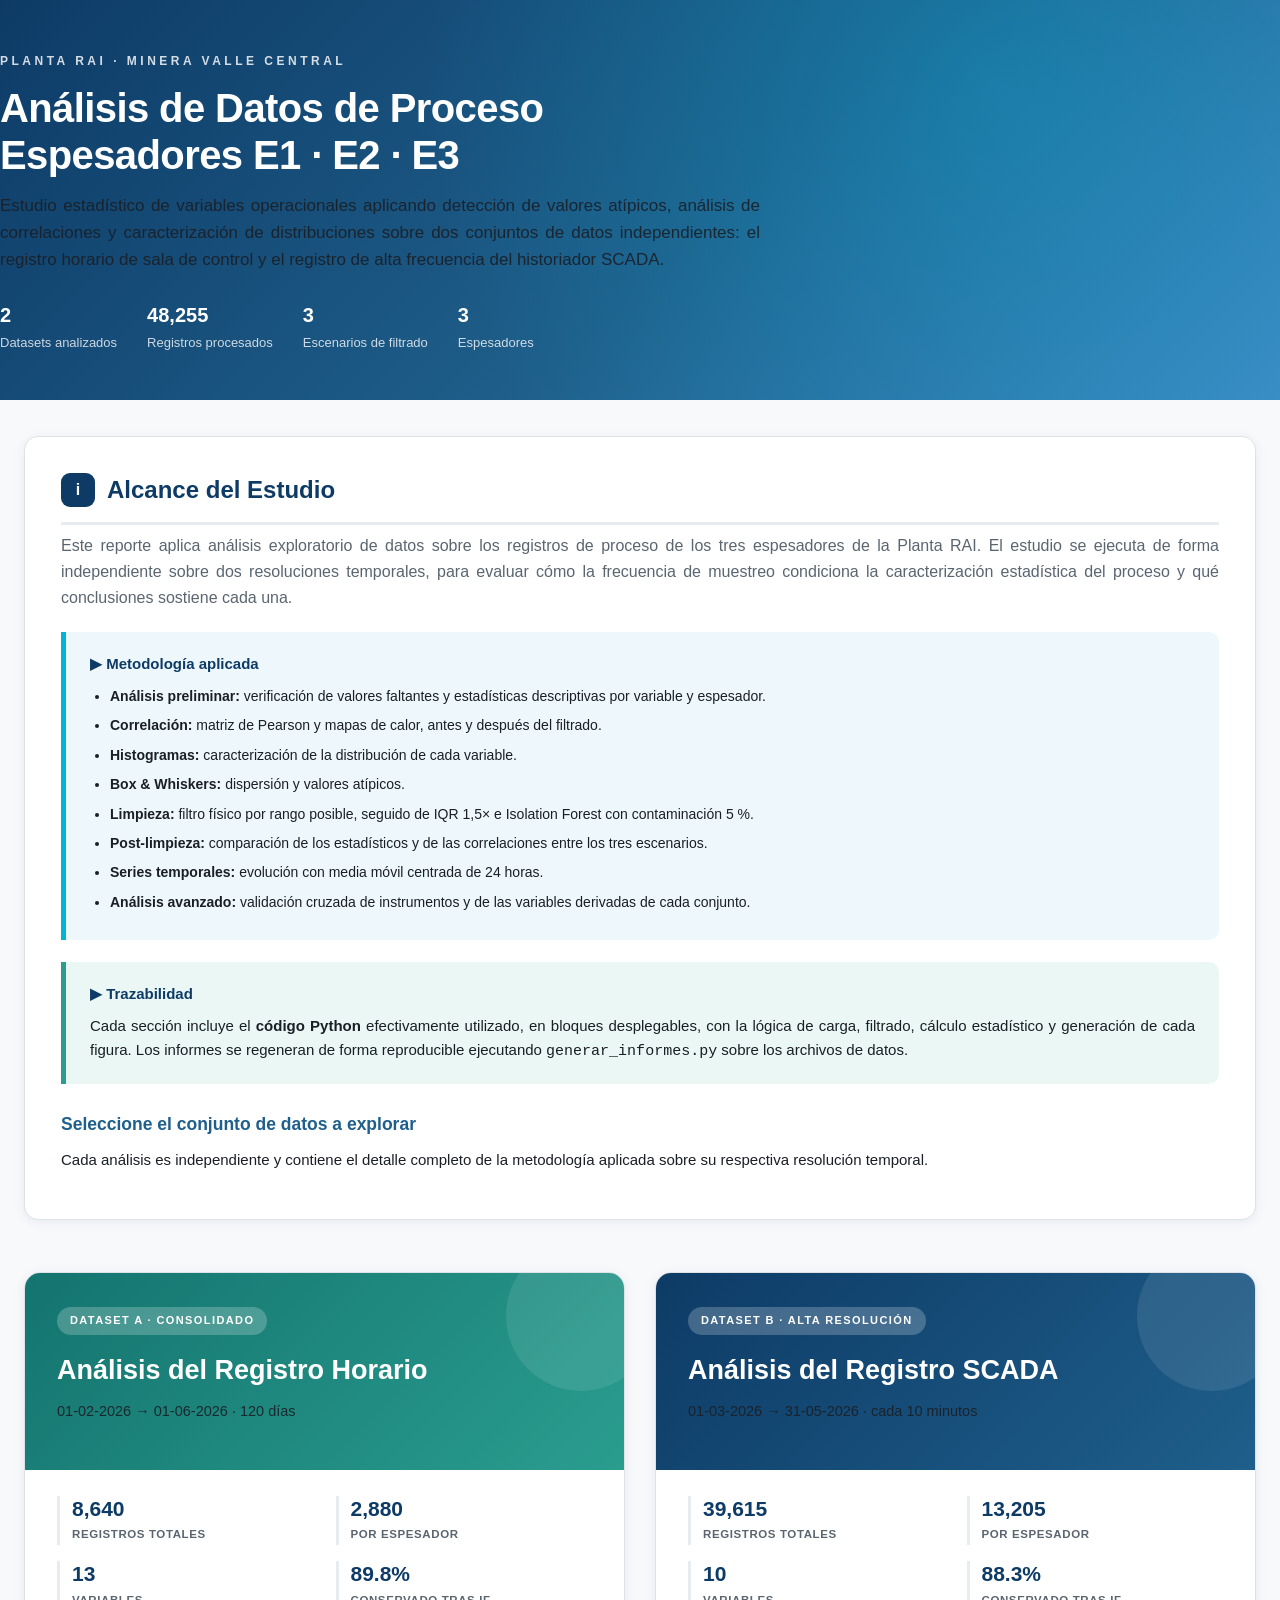
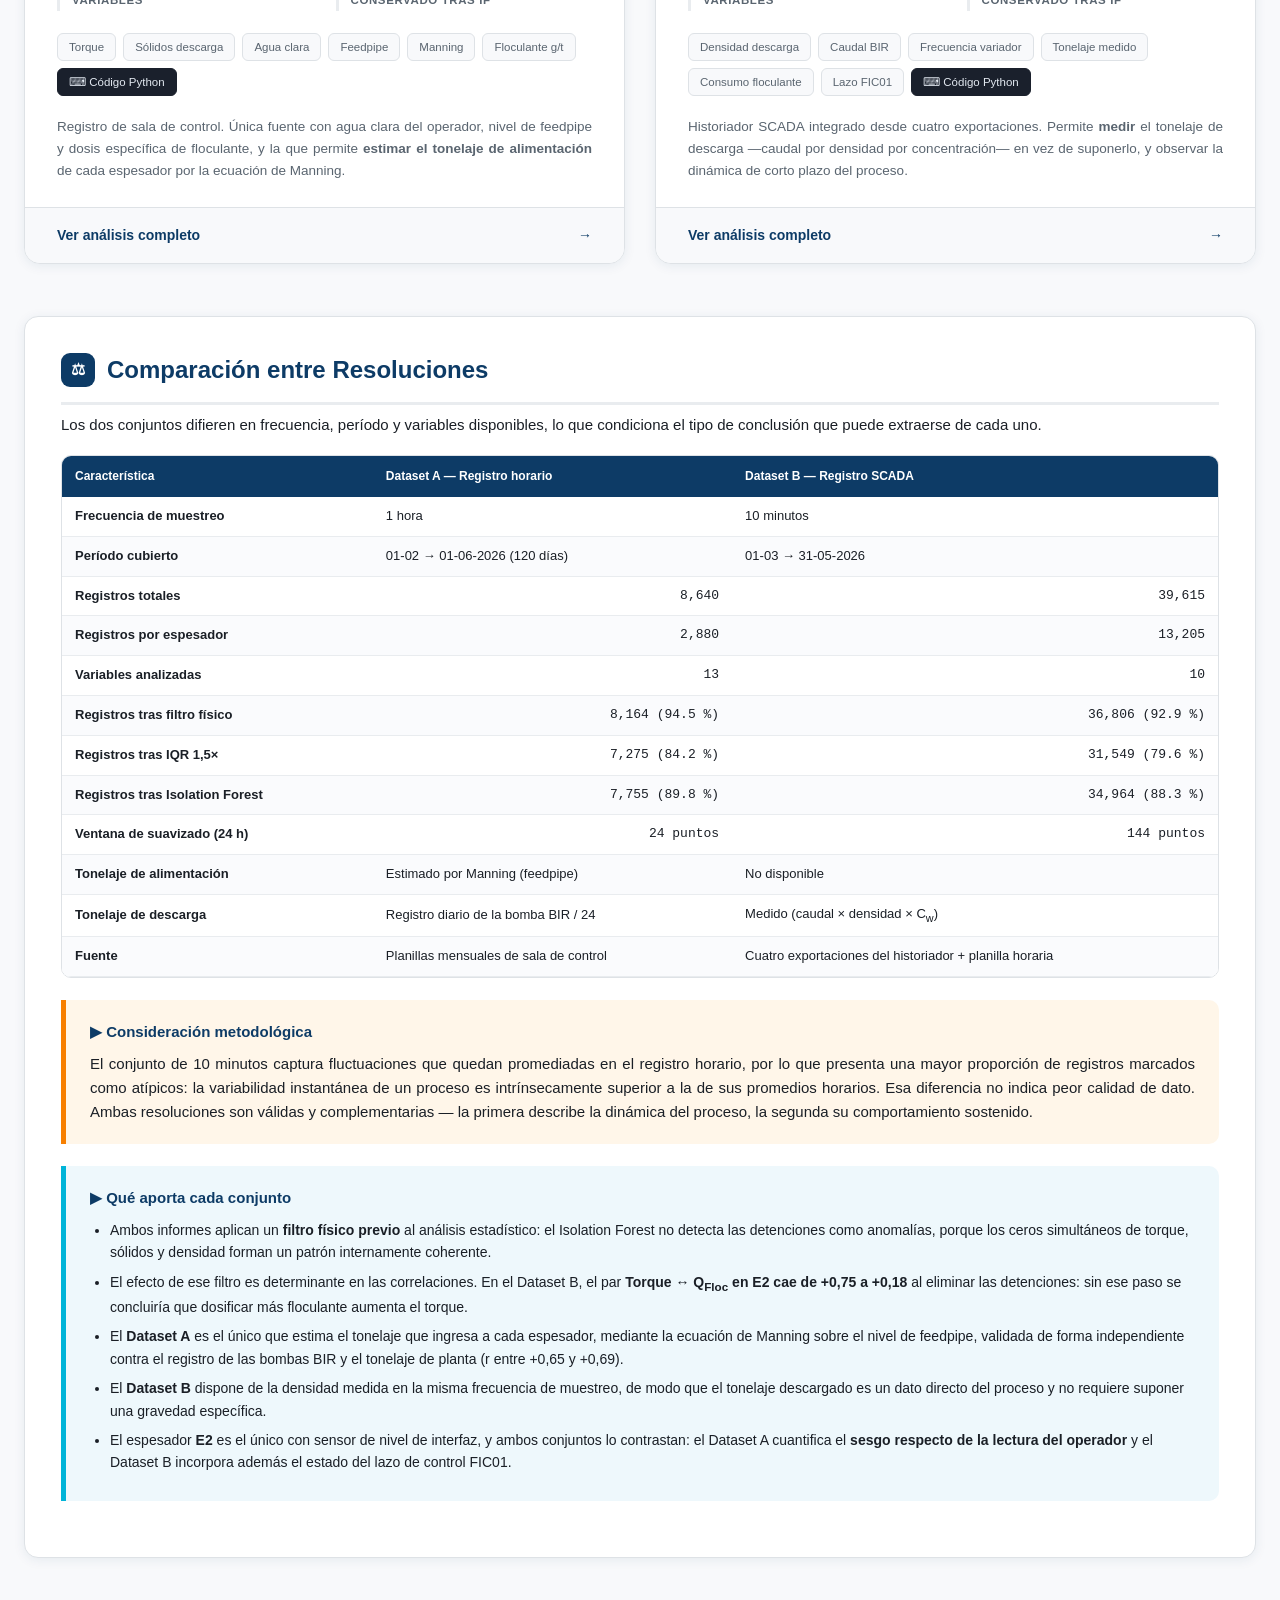
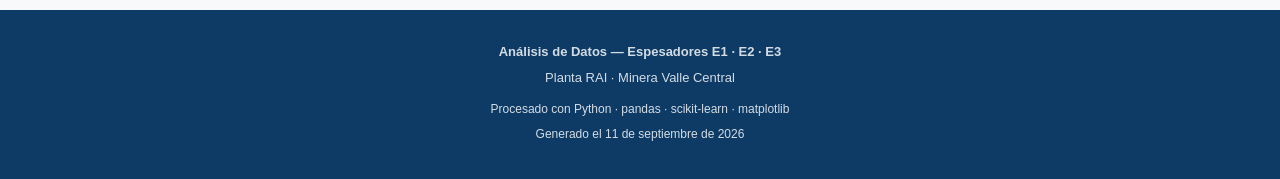
==== commit a8b8472d: "Add files via upload" ====
--- a/index.html
+++ b/index.html
@@ -194,12 +194,13 @@
   <h1>Análisis de Datos de Proceso<br>Espesadores E1 &middot; E2 &middot; E3</h1>
   <p class="sub">Estudio estadístico de variables operacionales aplicando
   detección de valores atípicos, análisis de correlaciones y caracterización de
-  distribuciones sobre dos resoluciones temporales independientes, contrastado
-  contra la base de diseño del fabricante.</p>
+  distribuciones sobre dos conjuntos de datos independientes: el registro
+  horario de sala de control y el registro de alta frecuencia del historiador
+  SCADA.</p>
   <div class="hmeta">
     <div><b>2</b><span>Datasets analizados</span></div>
-    <div><b>47,952</b><span>Registros procesados</span></div>
-    <div><b>4</b><span>Escenarios de filtrado</span></div>
+    <div><b>48,255</b><span>Registros procesados</span></div>
+    <div><b>3</b><span>Escenarios de filtrado</span></div>
     <div><b>3</b><span>Espesadores</span></div>
   </div>
 </div></header>
@@ -214,7 +215,7 @@
   cómo la frecuencia de muestreo condiciona la caracterización estadística del
   proceso y qué conclusiones sostiene cada una.</p>
 
-  <div class="box"><h4>&#9654; Metodología aplicada</h4><ul><li><b>Análisis preliminar:</b> verificación de valores faltantes y estadísticas descriptivas por variable y espesador.</li><li><b>Correlación:</b> matriz de Pearson y mapas de calor, con las relaciones de proceso separadas de las de consistencia interna.</li><li><b>Histogramas:</b> caracterización de la distribución de cada variable.</li><li><b>Box &amp; Whiskers:</b> dispersión y valores atípicos.</li><li><b>Limpieza:</b> filtro físico por rango posible, seguido de IQR 1,5× e Isolation Forest con contaminación 5 %.</li><li><b>Series temporales:</b> evolución con media móvil de 24 horas.</li><li><b>Contraste con diseño:</b> comparación contra el manual Delkor del equipo.</li></ul></div>
+  <div class="box"><h4>&#9654; Metodología aplicada</h4><ul><li><b>Análisis preliminar:</b> verificación de valores faltantes y estadísticas descriptivas por variable y espesador.</li><li><b>Correlación:</b> matriz de Pearson y mapas de calor, antes y después del filtrado.</li><li><b>Histogramas:</b> caracterización de la distribución de cada variable.</li><li><b>Box &amp; Whiskers:</b> dispersión y valores atípicos.</li><li><b>Limpieza:</b> filtro físico por rango posible, seguido de IQR 1,5× e Isolation Forest con contaminación 5 %.</li><li><b>Post-limpieza:</b> comparación de los estadísticos y de las correlaciones entre los tres escenarios.</li><li><b>Series temporales:</b> evolución con media móvil centrada de 24 horas.</li><li><b>Análisis avanzado:</b> validación cruzada de instrumentos y de las variables derivadas de cada conjunto.</li></ul></div>
 
   <div class="box ok"><h4>&#9654; Trazabilidad</h4><p style="margin:0">Cada sección incluye el <b>código Python</b> efectivamente utilizado, en bloques desplegables, con la lógica de carga, filtrado, cálculo estadístico y generación de cada figura. Los informes se regeneran de forma reproducible ejecutando <code>generar_informes.py</code> sobre los archivos de datos.</p></div>
 
@@ -224,56 +225,58 @@
 </section>
 
 <div class="cards">
-  <a href="analisis_10min.html" class="card c10">
+  <a href="analisis_datasetA2026.html" class="card c1h">
     <div class="card-top">
-      <span class="badge">Alta resolución</span>
-      <h2>Análisis cada 10 minutos</h2>
-      <p>01-03-2026 → 31-05-2026</p>
-    </div>
-    <div class="card-body">
-      <div class="kv">
-        <div><b>39,312</b><span>Registros totales</span></div>
-        <div><b>13,104</b><span>Por espesador</span></div>
-        <div><b>9</b><span>Variables</span></div>
-        <div><b>92.1%</b><span>Conservado tras IF</span></div>
-      </div>
-      <div class="tags">
-        <span class="tag">Densidad descarga</span><span class="tag">Caudal BIR</span>
-        <span class="tag">Frecuencia bomba</span><span class="tag">Tonelaje medido</span>
-        <span class="tag">Torque DCS</span><span class="tag">Solución madre</span>
-        <span class="tag" style="background:#1a202c;color:#e2e8f0;border-color:#1a202c">⌨ Código Python</span>
-      </div>
-      <p style="font-size:13.5px;color:var(--texto2);margin:0">
-      Señales del historiador que permiten <b>medir</b> el tonelaje de cada
-      espesador —caudal por densidad por concentración— en vez de estimarlo, y
-      observar la dinámica de corto plazo del proceso.</p>
-    </div>
-    <div class="card-foot"><span>Ver análisis completo</span><span class="arrow">→</span></div>
-  </a>
-
-  <a href="analisis_1hora.html" class="card c1h">
-    <div class="card-top">
-      <span class="badge">Consolidado</span>
-      <h2>Análisis cada 1 hora</h2>
-      <p>01-02-2026 → 31-05-2026</p>
+      <span class="badge">Dataset A · Consolidado</span>
+      <h2>Análisis del Registro Horario</h2>
+      <p>01-02-2026 → 01-06-2026 · 120 días</p>
     </div>
     <div class="card-body">
       <div class="kv">
         <div><b>8,640</b><span>Registros totales</span></div>
         <div><b>2,880</b><span>Por espesador</span></div>
-        <div><b>12</b><span>Variables</span></div>
-        <div><b>97.7%</b><span>Conservado tras IF</span></div>
+        <div><b>13</b><span>Variables</span></div>
+        <div><b>89.8%</b><span>Conservado tras IF</span></div>
       </div>
       <div class="tags">
         <span class="tag">Torque</span><span class="tag">Sólidos descarga</span>
-        <span class="tag">Agua clara</span><span class="tag">Floculante g/t</span>
-        <span class="tag">Feed pipe</span><span class="tag">Manning</span>
+        <span class="tag">Agua clara</span><span class="tag">Feedpipe</span>
+        <span class="tag">Manning</span><span class="tag">Floculante g/t</span>
         <span class="tag" style="background:#1a202c;color:#e2e8f0;border-color:#1a202c">⌨ Código Python</span>
       </div>
       <p style="font-size:13.5px;color:var(--texto2);margin:0">
-      Registro operacional de turno. Única fuente con agua clara manual,
-      dosificación de floculante y nivel de feedpipe, y la que cubre el período
-      completo de febrero a mayo.</p>
+      Registro de sala de control. Única fuente con agua clara del operador,
+      nivel de feedpipe y dosis específica de floculante, y la que permite
+      <b>estimar el tonelaje de alimentación</b> de cada espesador por la
+      ecuación de Manning.</p>
+    </div>
+    <div class="card-foot"><span>Ver análisis completo</span><span class="arrow">→</span></div>
+  </a>
+
+  <a href="analisis_datasetB2026.html" class="card c10">
+    <div class="card-top">
+      <span class="badge">Dataset B · Alta resolución</span>
+      <h2>Análisis del Registro SCADA</h2>
+      <p>01-03-2026 → 31-05-2026 · cada 10 minutos</p>
+    </div>
+    <div class="card-body">
+      <div class="kv">
+        <div><b>39,615</b><span>Registros totales</span></div>
+        <div><b>13,205</b><span>Por espesador</span></div>
+        <div><b>10</b><span>Variables</span></div>
+        <div><b>88.3%</b><span>Conservado tras IF</span></div>
+      </div>
+      <div class="tags">
+        <span class="tag">Densidad descarga</span><span class="tag">Caudal BIR</span>
+        <span class="tag">Frecuencia variador</span><span class="tag">Tonelaje medido</span>
+        <span class="tag">Consumo floculante</span><span class="tag">Lazo FIC01</span>
+        <span class="tag" style="background:#1a202c;color:#e2e8f0;border-color:#1a202c">⌨ Código Python</span>
+      </div>
+      <p style="font-size:13.5px;color:var(--texto2);margin:0">
+      Historiador SCADA integrado desde cuatro exportaciones. Permite
+      <b>medir</b> el tonelaje de descarga —caudal por densidad por
+      concentración— en vez de suponerlo, y observar la dinámica de corto
+      plazo del proceso.</p>
     </div>
     <div class="card-foot"><span>Ver análisis completo</span><span class="arrow">→</span></div>
   </a>
@@ -283,11 +286,11 @@
   <h2 class="sec"><span class="num">⚖</span>Comparación entre Resoluciones</h2>
   <p>Los dos conjuntos difieren en frecuencia, período y variables disponibles,
   lo que condiciona el tipo de conclusión que puede extraerse de cada uno.</p>
-  <div class="tw"><table><thead><tr><th>Característica</th><th>Registro 10 minutos</th><th>Registro 1 hora</th></tr></thead><tbody><tr><td><b>Frecuencia de muestreo</b></td><td>10 minutos</td><td>1 hora</td></tr><tr><td><b>Período cubierto</b></td><td>01-03 → 31-05-2026</td><td>01-02 → 31-05-2026</td></tr><tr><td><b>Registros totales</b></td><td class="num-c">39,312</td><td class="num-c">8,640</td></tr><tr><td><b>Variables analizadas</b></td><td class="num-c">9</td><td class="num-c">12</td></tr><tr><td><b>Valores tras filtro físico</b></td><td class="num-c">309,888 (96.8 %)</td><td class="num-c">88,648 (99.4 %)</td></tr><tr><td><b>Valores tras IQR 1,5×</b></td><td class="num-c">301,855 (94.3 %)</td><td class="num-c">87,090 (97.7 %)</td></tr><tr><td><b>Valores tras Isolation Forest</b></td><td class="num-c">294,660 (92.1 %)</td><td class="num-c">87,096 (97.7 %)</td></tr><tr><td><b>Ventana de suavizado (24 h)</b></td><td class="num-c">144 puntos</td><td class="num-c">24 puntos</td></tr><tr><td><b>Tonelaje por espesador</b></td><td>Medido (caudal × densidad)</td><td>Estimado (Manning)</td></tr><tr><td><b>Fuente</b></td><td>DENSIDAD.csv · DMA.csv · Datos {mes} 26.txt</td><td>Espesadores {mes} 2026.xlsx</td></tr></tbody></table></div>
+  <div class="tw"><table><thead><tr><th>Característica</th><th>Dataset A — Registro horario</th><th>Dataset B — Registro SCADA</th></tr></thead><tbody><tr><td><b>Frecuencia de muestreo</b></td><td>1 hora</td><td>10 minutos</td></tr><tr><td><b>Período cubierto</b></td><td>01-02 → 01-06-2026 (120 días)</td><td>01-03 → 31-05-2026</td></tr><tr><td><b>Registros totales</b></td><td class="num-c">8,640</td><td class="num-c">39,615</td></tr><tr><td><b>Registros por espesador</b></td><td class="num-c">2,880</td><td class="num-c">13,205</td></tr><tr><td><b>Variables analizadas</b></td><td class="num-c">13</td><td class="num-c">10</td></tr><tr><td><b>Registros tras filtro físico</b></td><td class="num-c">8,164 (94.5 %)</td><td class="num-c">36,806 (92.9 %)</td></tr><tr><td><b>Registros tras IQR 1,5×</b></td><td class="num-c">7,275 (84.2 %)</td><td class="num-c">31,549 (79.6 %)</td></tr><tr><td><b>Registros tras Isolation Forest</b></td><td class="num-c">7,755 (89.8 %)</td><td class="num-c">34,964 (88.3 %)</td></tr><tr><td><b>Ventana de suavizado (24 h)</b></td><td class="num-c">24 puntos</td><td class="num-c">144 puntos</td></tr><tr><td><b>Tonelaje de alimentación</b></td><td>Estimado por Manning (feedpipe)</td><td>No disponible</td></tr><tr><td><b>Tonelaje de descarga</b></td><td>Registro diario de la bomba BIR / 24</td><td>Medido (caudal × densidad × C<sub>w</sub>)</td></tr><tr><td><b>Fuente</b></td><td>Planillas mensuales de sala de control</td><td>Cuatro exportaciones del historiador + planilla horaria</td></tr></tbody></table></div>
 
   <div class="box warn"><h4>&#9654; Consideración metodológica</h4><p style="margin:0">El conjunto de 10 minutos captura fluctuaciones que quedan promediadas en el registro horario, por lo que presenta una mayor proporción de registros marcados como atípicos: la variabilidad instantánea de un proceso es intrínsecamente superior a la de sus promedios horarios. Esa diferencia no indica peor calidad de dato. Ambas resoluciones son válidas y complementarias — la primera describe la dinámica del proceso, la segunda su comportamiento sostenido.</p></div>
 
-  <div class="box"><h4>&#9654; Correcciones respecto de la versión de agosto de 2026</h4><ul><li>Se incorpora un <b>filtro físico previo</b> al Isolation Forest. La versión anterior reportaba sólidos de descarga de 108 % en las tablas de datos ya filtrados.</li><li>Las correlaciones se presentan en <b>dos tablas separadas</b>: relaciones de proceso y relaciones de consistencia interna. Antes, pares donde una variable se calcula desde la otra —densidad y % de sólidos, caudal y tonelaje— encabezaban el ranking con r ≈ 0,99 y desplazaban a las relaciones informativas.</li><li>Se exige un <b>mínimo de 100 observaciones</b> para reportar estadísticos, evitando medias con desviación indefinida.</li><li>Las <b>variables de planta</b> quedan marcadas como tales, para no leerlas como diferencias entre equipos.</li><li>La concordancia entre instrumento y lectura manual se expresa como <b>sesgo medido en puntos</b>, no como correlación.</li><li>Se agrega una sección de <b>contraste con la base de diseño</b> del manual Delkor del equipo.</li></ul></div>
+  <div class="box"><h4>&#9654; Qué aporta cada conjunto</h4><ul><li>Ambos informes aplican un <b>filtro físico previo</b> al análisis estadístico: el Isolation Forest no detecta las detenciones como anomalías, porque los ceros simultáneos de torque, sólidos y densidad forman un patrón internamente coherente.</li><li>El efecto de ese filtro es determinante en las correlaciones. En el Dataset B, el par <b>Torque ↔ Q<sub>Floc</sub> en E2 cae de +0,75 a +0,18</b> al eliminar las detenciones: sin ese paso se concluiría que dosificar más floculante aumenta el torque.</li><li>El <b>Dataset A</b> es el único que estima el tonelaje que ingresa a cada espesador, mediante la ecuación de Manning sobre el nivel de feedpipe, validada de forma independiente contra el registro de las bombas BIR y el tonelaje de planta (r entre +0,65 y +0,69).</li><li>El <b>Dataset B</b> dispone de la densidad medida en la misma frecuencia de muestreo, de modo que el tonelaje descargado es un dato directo del proceso y no requiere suponer una gravedad específica.</li><li>El espesador <b>E2</b> es el único con sensor de nivel de interfaz, y ambos conjuntos lo contrastan: el Dataset A cuantifica el <b>sesgo respecto de la lectura del operador</b> y el Dataset B incorpora además el estado del lazo de control FIC01.</li></ul></div>
 </section>
 </div>
 
